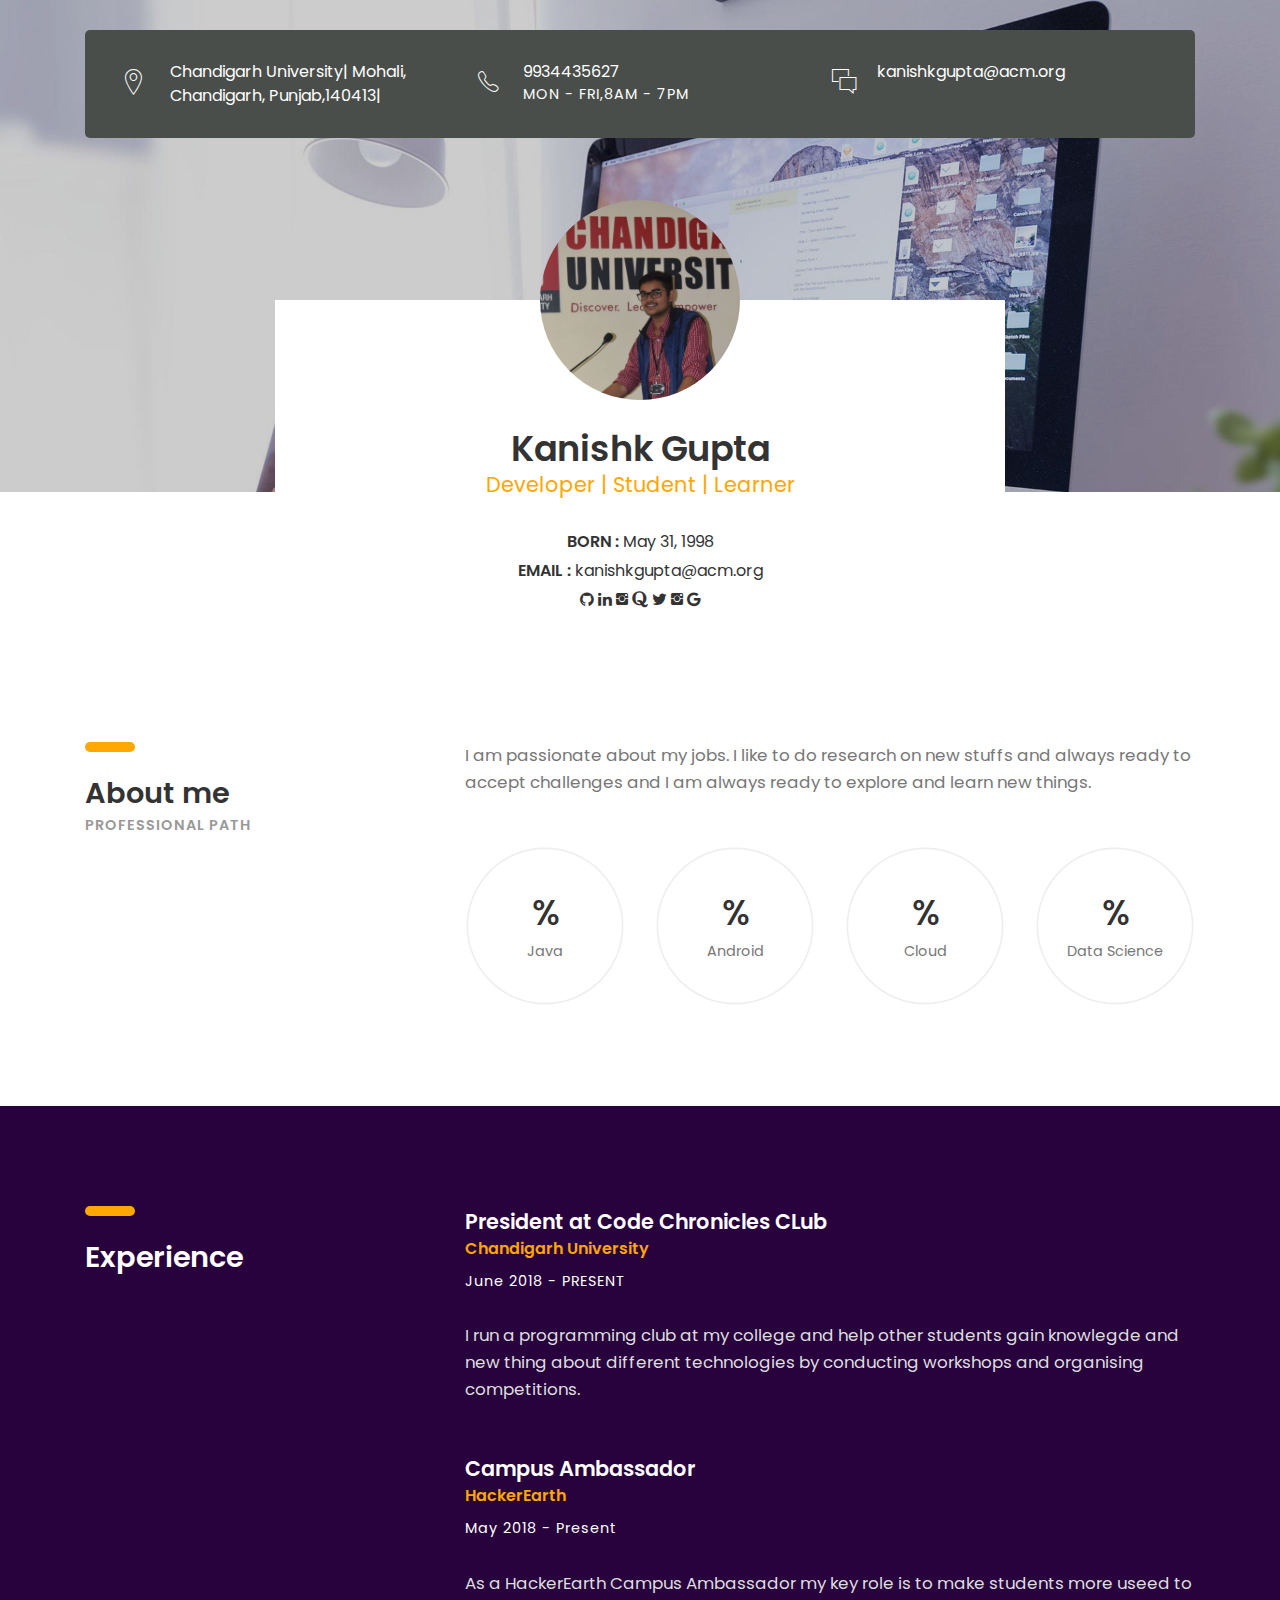
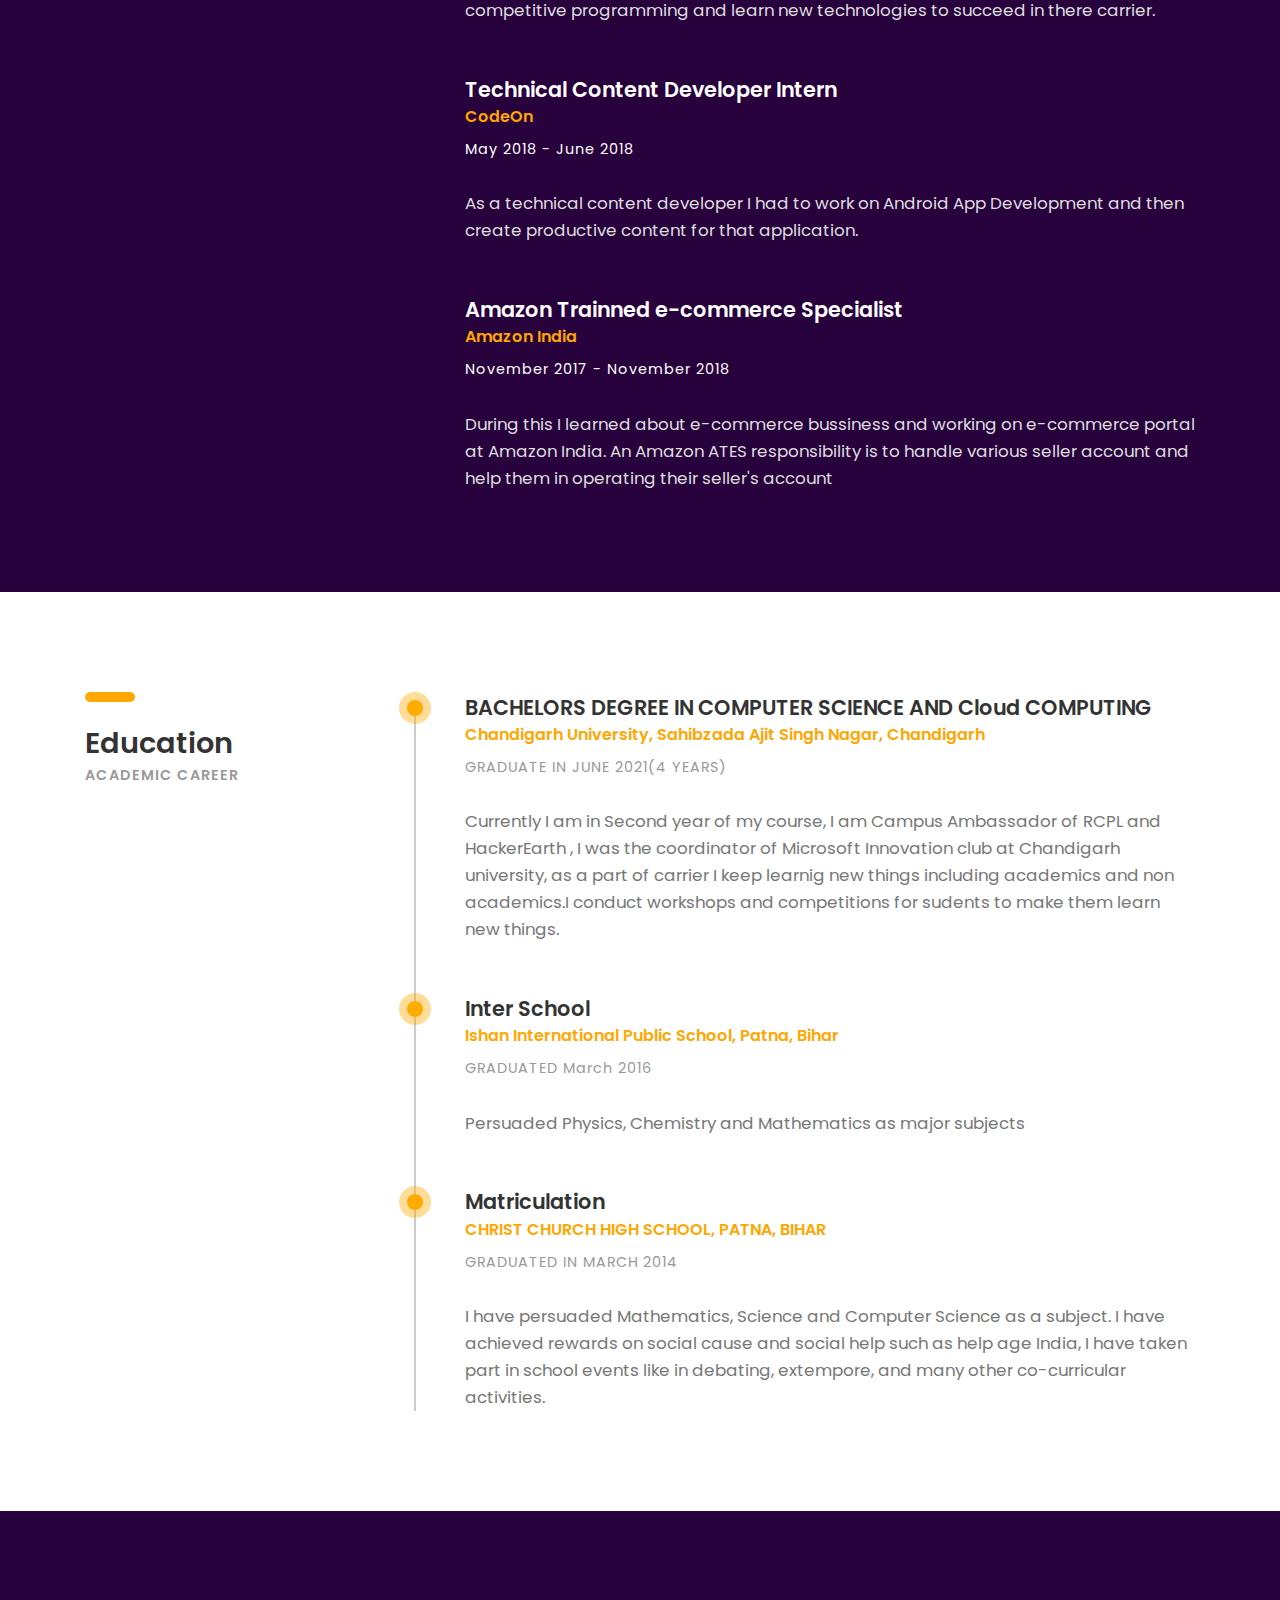
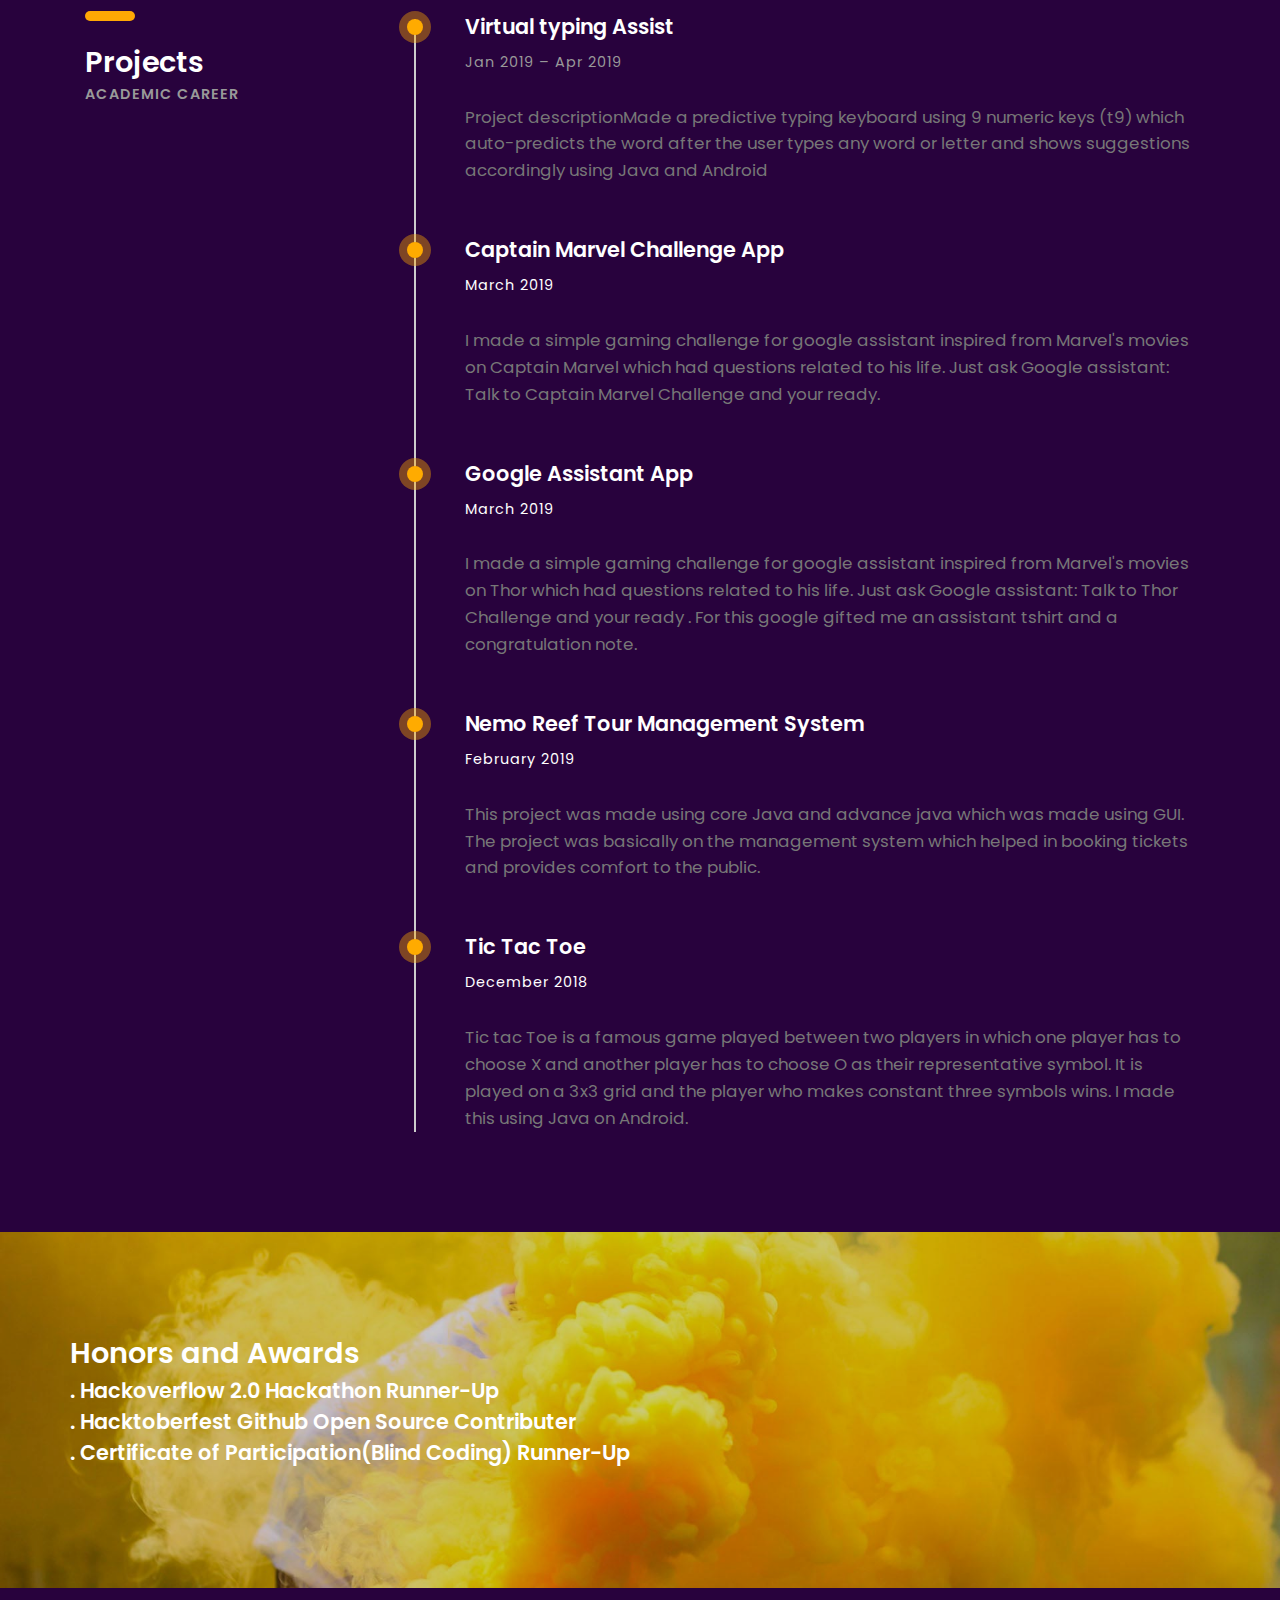
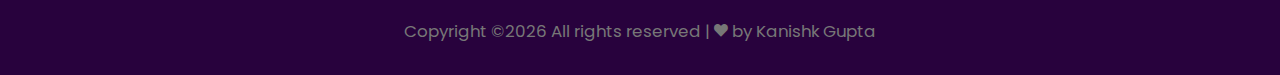
==== 02-cv-boxed.html @ f5c407b1 "Add files via upload" ====
<!DOCTYPE HTML>
<html lang="en">
<head>
	<title>Kanishk Gupta</title>
	<meta http-equiv="X-UA-Compatible" content="IE=edge">
    <meta name="viewport" content="width=device-width, initial-scale=1">
	<meta charset="UTF-8">
	
	
	<!-- Font -->
	
	<link href="https://fonts.googleapis.com/css?family=Poppins:400,500,600,700%7CAllura" rel="stylesheet">
	
	<!-- Stylesheets -->
	
	<link href="common-css/bootstrap.css" rel="stylesheet">
	
	<link href="common-css/ionicons.css" rel="stylesheet">
	
	<link href="common-css/fluidbox.min.css" rel="stylesheet">
	
	<link href="01-cv-portfolio/css/styles.css" rel="stylesheet">
	
	<link href="01-cv-portfolio/css/responsive.css" rel="stylesheet">
	
</head>
<body>
	
	<header>
		<div class="container">
			<div class="heading-wrapper">
				<div class="row">
					<div class="col-sm-6 col-md-6 col-lg-4">
						<div class="info">
							<i class="icon ion-ios-location-outline"></i>
							<div class="right-area">
								<h5>Chandigarh University| Mohali,</h5>
								<h5>Chandigarh, Punjab,140413|</h5>
							</div><!-- right-area -->
						</div><!-- info -->
					</div><!-- col-sm-4 -->
					
					<div class="col-sm-6 col-md-6 col-lg-4">
						<div class="info">
							<i class="icon ion-ios-telephone-outline"></i>
							<div class="right-area">
								<h5>9934435627</h5>
								<h6>MON - FRI,8AM - 7PM</h6>
							</div><!-- right-area -->
						</div><!-- info -->
					</div><!-- col-sm-4 -->
					
					<div class="col-sm-6 col-md-6 col-lg-4">
						<div class="info">
							<i class="icon ion-ios-chatboxes-outline"></i>
							<div class="right-area">
								<h5>kanishkgupta@acm.org</h5>
								
							</div><!-- right-area -->
						</div><!-- info -->
					</div><!-- col-sm-4 -->
				</div><!-- row -->
			
	</header>
	
	<section class="intro-section">
		<div class="container">
			<div class="row">
				<div class="col-md-1 col-lg-2"></div>
				<div class="col-md-10 col-lg-8">
					<div class="intro">
						<div class="profile-img"><img src="images/IMG-20171203-WA0001.jpg" alt=""></div>
						<h2><b>Kanishk Gupta</b></h2>
						<h4 class="font-yellow">Developer | Student | Learner</h4>
						<ul class="information margin-tb-30">
							<li><b>BORN : </b>May 31, 1998</li>
							<li><b>EMAIL : </b>kanishkgupta@acm.org</li>
							
						
						<!-- Load font awesome icons -->
<link rel="stylesheet" href="https://cdnjs.cloudflare.com/ajax/libs/font-awesome/4.7.0/css/font-awesome.min.css">

<!-- The social media icon bar -->
<div class="icon-bar">
	<a href="https://github.com/gkanishk" class="github"><i class="fa fa-github"></i></a>
	<a href="https://www.linkedin.com/in/gkanishk" class="linkedin"><i class="fa fa-linkedin"></i></a> 
	<a href="https://instagram.com/__kanishk___" target="_blank"><i class="ion-social-instagram"></i></a>
  <a href="https://www.quora.com/profile/Kanishk-Gupta-51" class="quora"><i class="fa fa-quora"></i></a> 
  <a href="#" class="twitter"><i class="fa fa-twitter"></i></a> 
  <a href="https://instagram.com/__kanishk___" target="_blank"><i class="ion-social-instagram"></i></a>
  <a href="mailto:kanishkgupta1234@gmail.com" class="google"><i class="fa fa-google"></i></a> 
   
  
</div>
					</div><!-- intro -->
				</div><!-- col-sm-8 -->
			</div><!-- row -->
		</div><!-- container -->
	</section><!-- intro-section -->
	
	
	
	<section class="about-section section">
		<div class="container">
			<div class="row">
				<div class="col-sm-4">
					<div class="heading">
						<h3><b>About me</b></h3>
						<h6 class="font-lite-black"><b>PROFESSIONAL PATH</b></h6>
					</div>
				</div><!-- col-sm-4 -->
				<div class="col-sm-8">
					<p class="margin-b-50">I am passionate about my jobs. I like to do research on new stuffs and always ready to accept challenges and I am always ready to explore and learn new things.</p>
					
					<div class="row">
						<div class="col-sm-6 col-md-6 col-lg-3">
							<div class="radial-prog-area margin-b-30">
								<div class="radial-progress" data-prog-percent=".87">
									<div></div>
									<h6 class="progress-title">Java</h6>
								</div>
							</div><!-- radial-prog-area-->
						</div><!-- col-sm-6-->
					
						<div class="col-sm-6 col-md-6 col-lg-3">
							<div class="radial-prog-area margin-b-30">
								<div class="radial-progress" data-prog-percent=".70">
									<div></div>
									<h6 class="progress-title">Android</h6>
								</div>
							</div><!-- radial-prog-area-->
						</div><!-- col-sm-6-->
						
						<div class="col-sm-6 col-md-6 col-lg-3">
							<div class="radial-prog-area margin-b-30">
								<div class="radial-progress" data-prog-percent=".67">
									<div></div>
									<h6 class="progress-title">Cloud</h6>
								</div>
							</div><!-- radial-prog-area-->
						</div><!-- col-sm-6-->
						
						<div class="col-sm-6 col-md-6 col-lg-3">
							<div class="radial-prog-area margin-b-50">
								<div class="radial-progress" data-prog-percent=".65">
									<div></div>
									<h6 class="progress-title">Data Science</h6>
								</div>
							</div><!-- radial-prog-area-->
						</div><!-- col-sm-6-->
					
					</div><!-- row -->
				</div><!-- col-sm-8 -->
			</div><!-- row -->
		</div><!-- container -->
	</section><!-- about-section -->
	
	<section class="experience-section section">
		<div class="container">
			<div class="row">
				<div class="col-sm-4">
					<div class="heading">
						<h3><b>Experience</b></h3>
					</div>
				</div><!-- col-sm-4 -->
				<div class="col-sm-8">
				
					<div class="experience margin-b-50">
						<h4><b>President at Code Chronicles CLub</b></h4>
						<h5 class="font-yellow"><b>Chandigarh University</b></h5>
						<h6 class="margin-t-10">June 2018 - PRESENT</h6>
						<p class="font-semi-white margin-tb-30">I run a programming club at my college and help other students gain knowlegde and new thing about different technologies by conducting workshops and organising competitions. </p>
						
					</div><!-- experience -->
					
					<div class="experience margin-b-50">
						<h4><b>Campus Ambassador</b></h4>
						<h5 class="font-yellow"><b>HackerEarth</b></h5>
						<h6 class="margin-t-10">May 2018 - Present</h6>
						<p class="font-semi-white margin-tb-30">As a HackerEarth Campus Ambassador my key role is to make students more useed to competitive programming and learn new technologies to succeed in there carrier. </p>
						
					</div><!-- experience -->
					<div class="experience margin-b-50">
						<h4><b>Technical Content Developer Intern</b></h4>
						<h5 class="font-yellow"><b>CodeOn</b></h5>
						<h6 class="margin-t-10">May 2018 - June 2018</h6>
						<p class="font-semi-white margin-tb-30">As a technical content developer I had to work on Android App Development and then create productive content for that application. </p>
						
					</div><!-- experience -->
					<div class="experience margin-b-50">
						<h4><b>Amazon Trainned e-commerce Specialist</b></h4>
						<h5 class="font-yellow"><b>Amazon India</b></h5>
						<h6 class="margin-t-10">November 2017 - November 2018</h6>
						<p class="font-semi-white margin-tb-30">During this I learned about e-commerce bussiness and working on e-commerce portal at Amazon India. An Amazon ATES responsibility is to handle various seller account and help them in operating their seller's account </p>
						
					</div><!-- experience -->
					
				</div><!-- col-sm-8 -->
			</div><!-- row -->
		</div><!-- container -->
		
	</section><!-- experience-section -->
	
	<section class="education-section section">
		<div class="container">
			<div class="row">
				<div class="col-sm-4">
					<div class="heading">
						<h3><b>Education</b></h3>
						<h6 class="font-lite-black"><b>ACADEMIC CAREER</b></h6>
					</div>
				</div><!-- col-sm-4 -->
				<div class="col-sm-8">
					<div class="education-wrapper">
						<div class="education margin-b-50">
							<h4><b>BACHELORS DEGREE IN COMPUTER SCIENCE AND Cloud COMPUTING</b></h4>
							<h5 class="font-yellow"><b>Chandigarh University, Sahibzada Ajit Singh Nagar, Chandigarh</b></h5>
							<h6 class="font-lite-black margin-t-10">GRADUATE IN JUNE 2021(4 YEARS)</h6>
							<p class="margin-tb-30">Currently I am in Second year of my course, I am Campus Ambassador of RCPL and HackerEarth , I was the coordinator of Microsoft Innovation club at Chandigarh university, as a part of carrier I keep learnig new things including academics and non academics.I conduct workshops and competitions for sudents to make them learn new things.  </p>
						</div><!-- education -->
						
						<div class="education margin-b-50">
							<h4><b>Inter School</b></h4>
							<h5 class="font-yellow"><b>Ishan International Public School, Patna, Bihar </b></h5>
							<h6 class="font-lite-black margin-t-10">GRADUATED March 2016</h6>
							<p class="margin-tb-30">Persuaded Physics, Chemistry and Mathematics as major subjects </p>
						</div><!-- education -->
						
						<div class="education margin-b-50">
							<h4><b>Matriculation</b></h4>
							<h5 class="font-yellow"><b>CHRIST CHURCH HIGH SCHOOL, PATNA, BIHAR</b></h5>
							<h6 class="font-lite-black margin-t-10">GRADUATED IN MARCH 2014</h6>
							<p class="margin-tb-30">I have persuaded Mathematics, Science and Computer Science as a subject. I have achieved rewards on social cause and social help such as help age India, I have taken part in school events like in debating, extempore, and many other co-curricular activities. </p>
						</div><!-- education -->
					</div><!-- education-wrapper -->
				</div><!-- col-sm-8 -->
			</div><!-- row -->
		</div><!-- container -->
		
	</section><!-- about-section -->
	<section class="experience-section section">
		<div class="container">
			<div class="row">
				<div class="col-sm-4">
					<div class="heading">
						<h3><b>Projects</b></h3>
						<h6 class="font-lite-black"><b>ACADEMIC CAREER</b></h6>
					</div>
				</div><!-- col-sm-4 -->
				<div class="col-sm-8">
					<div class="education-wrapper">
						<div class="education margin-b-50">
							<h4><b>Virtual typing Assist</b></h4>
							<h6 class="font-lite-black margin-t-10">Jan 2019 – Apr 2019	</h6>
							<p class="margin-tb-30">Project descriptionMade a predictive typing keyboard using 9 numeric keys (t9) which auto-predicts the word after the user types any word or letter and shows suggestions accordingly using Java and Android</p>
						</div><!-- education -->
						<div class="education margin-b-50">
							<h4><b>Captain Marvel Challenge App</b></h4>
							<h6 class="fomt-lite-black margin-t-10">March 2019</h6>
									<p class="margin-tb-30">I made a simple gaming challenge for google assistant inspired from Marvel's movies on Captain Marvel which had questions related to his life.
											Just ask Google assistant:
											Talk to Captain Marvel Challenge
										    and your ready.</p>
						</div><!-- education -->
						<div class="education margin-b-50">
							<h4><b>Google Assistant App</b></h4>
							<h6 class="fomt-lite-black margin-t-10">March 2019</h6>
							<p class="margin-tb-30">I made a simple gaming challenge for google assistant inspired from Marvel's movies on Thor which had questions related to his life.
									Just ask Google assistant:
									Talk to Thor Challenge
									and your ready .
									
									For this google gifted me an assistant tshirt and a congratulation note.</p>

						</div><!-- education -->
						<div class="education margin-b-50">
							<h4><b>Nemo Reef Tour Management System</b></h4>
							<h6 class="fomt-lite-black margin-t-10">February 2019 </h6>
							<p class="margin-tb-30">This project was made using core Java and advance java which was made using GUI.
The project was basically on the management system which helped in booking tickets and provides comfort to the public.</p>
						</div><!-- education -->
						<div class="education margin-b-50">
							<h4><b>Tic Tac Toe</b></h4>
							<h6 class="fomt-lite-black margin-t-10">December 2018 </h6>
							<p class="margin-tb-30">Tic tac Toe is a famous game played between two players in which one player has to choose X and another player has to choose O as their representative symbol. It is played on a 3x3 grid and the player who makes constant three symbols wins.
									I made this using Java on Android.</p>
						</div><!-- education -->
						
						
					</div><!-- education-wrapper -->
				</div><!-- col-sm-8 -->
			</div><!-- row -->
		</div><!-- container -->
		
	</section><!-- about-section -->
	
	<section class="counter-section" id="counter">
		<div class="container">
			<div class="row">
			
					<div class="education margin-b-50">
							<h3><b>Honors and Awards</b></h3>
							<h4><b>. Hackoverflow 2.0 Hackathon Runner-Up</b></h4>
							<h4><b>. Hacktoberfest Github Open Source Contributer</b></h4>
							<h4><b>. Certificate of Participation(Blind Coding) Runner-Up</b></h4>
						
				
			</div><!-- row-->
		</div><!-- container-->
    </section><!-- counter-section-->
	
	<footer>
		<p class="copyright">
			<!-- Link back to Colorlib can't be removed. Template is licensed under CC BY 3.0. -->
Copyright &copy;<script>document.write(new Date().getFullYear());</script> All rights reserved |  <i class="ion-heart" aria-hidden="true"></i> by <a href="https://linkedin.com/in/gkanishk" target="_blank">Kanishk Gupta</a>
<!-- Link back to Colorlib can't be removed. Template is licensed under CC BY 3.0. -->
		</p>


	</footer>
	
	
	<!-- SCIPTS -->
	
	<script src="common-js/jquery-3.2.1.min.js"></script>
	
	<script src="common-js/tether.min.js"></script>
	
	<script src="common-js/bootstrap.js"></script>
	
	<script src="common-js/isotope.pkgd.min.js"></script>
	
	<script src="common-js/jquery.waypoints.min.js"></script>
	
	<script src="common-js/progressbar.min.js"></script>
	
	<script src="common-js/jquery.fluidbox.min.js"></script>
	
	<script src="common-js/scripts.js"></script>
	
</body>
</html>
---- common-css/fluidbox.min.css ----
@-webkit-keyframes a{0%{-webkit-transform:translate(-50%,-50%) rotateX(0) rotateY(0);transform:translate(-50%,-50%) rotateX(0) rotateY(0)}50%{-webkit-transform:translate(-50%,-50%) rotateX(-180deg) rotateY(0);transform:translate(-50%,-50%) rotateX(-180deg) rotateY(0)}to{-webkit-transform:translate(-50%,-50%) rotateX(-180deg) rotateY(-180deg);transform:translate(-50%,-50%) rotateX(-180deg) rotateY(-180deg)}}@keyframes a{0%{-webkit-transform:translate(-50%,-50%) rotateX(0) rotateY(0);transform:translate(-50%,-50%) rotateX(0) rotateY(0)}50%{-webkit-transform:translate(-50%,-50%) rotateX(-180deg) rotateY(0);transform:translate(-50%,-50%) rotateX(-180deg) rotateY(0)}to{-webkit-transform:translate(-50%,-50%) rotateX(-180deg) rotateY(-180deg);transform:translate(-50%,-50%) rotateX(-180deg) rotateY(-180deg)}}.fluidbox{outline:none}.fluidbox__overlay{background-color:hsla(0,0%,100%,.85);cursor:pointer;cursor:zoom-out;opacity:0;pointer-events:none;position:fixed;top:-100%;left:0;bottom:-100%;right:0;-webkit-transition:all .5s ease-in-out;transition:all .5s ease-in-out}.fluidbox--opened .fluidbox__overlay{pointer-events:auto}.fluidbox__wrap{background-position:center center;background-size:cover;margin:0 auto;position:relative;-webkit-transition:all .5s ease-in-out;transition:all .5s ease-in-out}.fluidbox--closed .fluidbox__thumb,.fluidbox__thumb{-webkit-transition:opacity 0s ease-in-out 0s;transition:opacity 0s ease-in-out 0s}.fluidbox__ghost{background-size:100% 100%;background-position:center center;background-repeat:no-repeat;position:absolute;-webkit-transition:opacity 0s 0s,-webkit-transform .5s 0s;transition:opacity 0s 0s,-webkit-transform .5s 0s;transition:opacity 0s 0s,transform .5s 0s;transition:opacity 0s 0s,transform .5s 0s,-webkit-transform .5s 0s}.fluidbox--opened .fluidbox__ghost{cursor:pointer;cursor:zoom-out}.fluidbox--closed .fluidbox__ghost{-webkit-transition:opacity 0s .5s,-webkit-transform .5s 0s;transition:opacity 0s .5s,-webkit-transform .5s 0s;transition:opacity 0s .5s,transform .5s 0s;transition:opacity 0s .5s,transform .5s 0s,-webkit-transform .5s 0s}.fluidbox__loader{opacity:0;-webkit-perspective:200px;perspective:200px;pointer-events:none;position:absolute;top:0;left:0;bottom:0;right:0}.fluidbox__loader:before{background-color:hsla(0,0%,100%,.85);content:'';-webkit-transform-style:preserve-3d;transform-style:preserve-3d;position:absolute;top:50%;left:50%;width:20%;padding-bottom:20%;-webkit-transform:translate(-50%,-50%);transform:translate(-50%,-50%);-webkit-transition-property:-webkit-transform;transition-property:-webkit-transform;transition-property:transform;transition-property:transform,-webkit-transform;-webkit-transition-duration:.5s;transition-duration:.5s;-webkit-transition-delay:0s;transition-delay:0s}.fluidbox--loading .fluidbox__loader{opacity:1;-webkit-transition:opacity .5s ease-in-out .5s;transition:opacity .5s ease-in-out .5s}.fluidbox--loading .fluidbox__loader:before{-webkit-animation:a 1s 0s infinite ease-in-out forwards;animation:a 1s 0s infinite ease-in-out forwards}
/*# sourceMappingURL=fluidbox.min.css.map */
---- 01-cv-portfolio/css/styles.css ----
/*
====================================================

* 	[Master Stylesheet]
	
	Theme Name :  
	Version    :  
	Author     :  
	Author URI :  

====================================================

	TOC
	
	1. PRIMARY STYLES
	2. COMMONS FOR PAGE DESIGN
	3. HEADER
	4. INTRO SECTION
	5. PORFOLIO SECTION
	6. ABOUT SECTION
	7. EXPERIENCE SECTION
	8. EDUCATION SECTION
	9. COUNTER SECTION
	10. FOOTER

====================================================


/* ---------------------------------
1. PRIMARY STYLES
--------------------------------- */

html{ font-size: 100%; height: 100%; overflow-x: hidden; margin: 0px;  padding: 0px; touch-action: manipulation; }


body{ font-size: 16px; font-family: 'Poppins', serif; width: 100%; height: 100%; margin: 0; font-weight: 400;
	-webkit-font-smoothing: antialiased; -moz-osx-font-smoothing: grayscale; word-wrap: break-word; 
	color: #333; }

h1, h2, h3, h4, h5, h6, p, a, ul, span, li, img, inpot, button{ margin: 0; padding: 0; }

h1,h2,h3,h4,h5,h6{ line-height: 1.5; font-weight: inherit; }

h1,h2,h3{ font-family: 'Poppins', cursive; }

p{ line-height: 1.6; font-size: 1.05em; font-weight: 400; color: #777; }

h1{ font-size: 4em; line-height: 1; }
h2{ font-size: 2.2em; line-height: 1.1; }
h3{ font-size: 1.8em; }
h4{ font-size: 1.3em; }
h5{ font-size: 1em; }
h6{ font-size: .9em; letter-spacing: 1px; }

a, button{ display: inline-block; text-decoration: none; color: inherit; line-height: 1; 
	-webkit-transition: all .25s ease-in-out; transition: all .25s ease-in-out; }

a:focus, a:active, a:hover,
button:focus, button:active, button:hover,
a b.light-color:hover{ text-decoration: none; color: #FFA804; }

b{ font-weight: 600; }

img{ width: 100%; }

li{ list-style: none; display: inline-block; }

span{ display: inline-block; }

button{ outline: 0; border: 0; background: none; cursor: pointer; }

.icon{ font-size: 1.1em; display: inline-block; line-height: inherit; }

[class^="icon-"]:before, [class*=" icon-"]:before{ line-height: inherit; }

b.max-bold{ font-weight: 700; }



/* ---------------------------------
2. COMMONS FOR PAGE DESIGN
--------------------------------- */

.section{ padding: 100px 0 50px; }

.section .heading{ margin-bottom: 60px; }

.section .heading:before{ content:''; height: 10px; width: 50px; border-radius: 5px;
	margin-bottom: 20px; display: block; background: #FFA804; }
	
.margin-t-10{ margin-top: 10px; }

.margin-b-30{ margin-bottom: 30px; }
.margin-b-50{ margin-bottom: 50px; }

.margin-tb-30{ margin-top: 30px; margin-bottom: 30px; }

.font-yellow{ color: #FFA600; }

.font-semi-white{ color: #ddd; }

.font-lite-black{ color: #999; }


/* ---------------------------------
3. HEADER
--------------------------------- */

header{ position: absolute; top: 30px; left: 0; right: 0; z-index: 100; }

header .heading-wrapper{ border-radius: 5px; padding: 30px 40px 20px; background: rgb(74, 78, 74); color: #fff; }

header .info{ margin-bottom: 10px; }

header .info .icon{ float: left; font-size: 30px; }

header .info .right-area{ margin-left: 45px; }

header .downlad-btn{ padding: 15px 30px; border-radius: 4px; float: right; margin-top: 30px;
	box-shadow: inset 0 0px 4px rgba(0,0,0,.3); background: #FFAD01; color: #fff; 
	-webkit-transition: all .2s ease; transition: all .2s ease; }

header .downlad-btn:hover{ -webkit-transform: translateY(-4px); transform: translateY(-4px); }


/* ---------------------------------
4. INTRO SECTION
--------------------------------- */

.intro-section{ padding-top: 200px; position: relative; background-size: cover; 
	z-index: 1;background-image: url(../../images/slider-1-1920x1080.jpg); }

.intro-section:before{ content:''; z-index: -1; position: absolute; top: 0; bottom: 0; left: 0; 
	right: 0; background: rgba(0,0,0, .2); }
	
.intro-section:after{ content: ''; position: absolute; bottom: 0; left: 0; right: 0;
	height: 150px; z-index: -1; background: #fff; }

.intro{ padding: 0 20px; margin-top: 100px; text-align: center; background: #fff; }

.intro .profile-img{ height: 200px; width: 200px; border-radius: 100px; margin: 0 auto; 
	overflow: hidden; position: relative; top: -100px; margin-bottom: -70px;  }

.intro .information > li{ display: block; margin: 5px 0; }

.intro .social-icons > li > a{ height: 35px; line-height: 35px; width: 35px; border-radius: 20px; 
	overflow: hidden; z-index: 1; position: relative; margin: 0 5px 5px; background: #887392; color: #fff; }

.intro .social-icons > li > a:after{ content: ''; position: absolute; bottom: 0; left: 0; right: 0;
	top: 0; z-index: -1; border-radius: 20px; background: #FFA804; 
	-webkit-transition: all .2s ease; transition: all .2s ease;
	-webkit-transform: scale(0); transform: scale(0); }

.intro .social-icons > li > a:hover:after{ -webkit-transform: scale(1); transform: scale(1); }


/* ---------------------------------
5. PORFOLIO SECTION
--------------------------------- */

.portfolio-section{ padding-bottom: 0; }

.portfolio-section .portfolioFilter{ margin-top: 60px; color: #666; }

.portfolio-section .portfolioFilter a{ margin: 10px 10px 0 0; }

.portfolio-section .portfolioFilter a.current{  color: #FFA804; }

.portfolio-section .portfolioContainer{ margin-left: -15px; margin-right: -15px; }

.portfolio-section .p-item{ width: 33.333%; padding: 0 7.5px 0px; margin-top: 15px; }

.portfolio-section .p-item a{ display: inline; }

.portfolio-section .p-item.p-item-2 .img:first-child{ float: left; width: 50%; padding-right: 7.5px; }

.portfolio-section .p-item.p-item-2 .img:last-child{ float: right; width: 50%; padding-left: 7.5px; }


/* ---------------------------------
6. ABOUT SECTION
--------------------------------- */

.radial-progress{ position: relative; max-width: 200px; margin: 0 auto; }

.radial-progress .progressbar-text{ font-size: 2.2em; font-weight: 500; 
	padding-bottom: 25px!important; color: #333!important; }

.radial-progress .progressbar-text:after{ content:'%'; }

.radial-progress .progress-title{ position: absolute; top: 50%; left: 50%; width: 100%;
	letter-spacing: 0; text-align: center; transform: translate(-50%, 15px); color: #777; }

	

/* ---------------------------------
7. EXPERIENCE SECTION
--------------------------------- */

.experience-section{ background: #28023D; color: #fff; }

.experience .list > li{ display: block; position: relative; margin-bottom: 10px; padding-left: 20px; }

.experience .list > li:before{ content: ''; position: absolute; top: 50%; left: 0; height: 10px; 
	width: 10px; margin-top: -5px; display: block; border-radius: 10px; border: 2px solid #fff; }

	
/* ---------------------------------
8. EDUCATION SECTION
--------------------------------- */

.education-wrapper{ position: relative; }

.education-wrapper:after{ content:''; position: absolute; top: 8px; bottom: 0; left: -51px;
	width: 2px; background: #ccc; }

.education-wrapper .education{ position: relative; }

.education-wrapper .education:after{ content:''; position: absolute; top: 8px; left: -58px; width: 16px; 
	height: 16px; border-radius: 10px; z-index: 1;
	box-shadow: 0 0 0 8px rgba(255,171,0, .4); background: #FFAB00; }
	
	
/* ---------------------------------
9. COUNTER SECTION
--------------------------------- */

.counter-section{ position: relative; padding: 100px 0 70px; background-size: cover; z-index: 1; 
	background-image: url(../../images/slider-2-1920x600.jpg); color: #fff; }

.counter-section:after{ content:''; z-index: -1; position: absolute; top: 0; bottom: 0; left: 0; 
	right: 0; background: rgba(0,0,0, .2); }

.counter{ position: relative; }
	
.counter .title{ text-align: right; margin-right: 130px; }

.counter .desc{ position: absolute; bottom: 4px; right: 0px; width: 110px; }


/* RADIAL PREOGRESS SECTION */


.radial-progress{ position: relative; max-width: 200px; margin: 0 auto; }

.radial-progress .progressbar-text{ font-size: 2.2em; font-weight: 500; 
	padding-bottom: 25px!important; color: #333!important; }

.radial-progress .progressbar-text:after{ content:'%'; }

.radial-progress .progress-title{ position: absolute; top: 50%; left: 50%; width: 100%;
	letter-spacing: 0; text-align: center; transform: translate(-50%, 15px); color: #777; }

	
	
/* ---------------------------------
10. FOOTER
--------------------------------- */

.copyright{ text-align: center; padding: 30px 0; background: #28023D; }
---- 01-cv-portfolio/css/responsive.css ----
/* Screens Resolution : 992px
-------------------------------------------------------------------------- */
@media only screen and (max-width: 1200px) {
	/* ---------------------------------
	9. COUNTER SECTION
	--------------------------------- */

	.counter-section{ text-align: center; padding: 50px 0 20px; }

	.counter{ display: inline-block; }
	
	.counter .desc{ text-align: left; }
}

/* Screens Resolution : 992px
-------------------------------------------------------------------------- */
@media only screen and (max-width: 992px) {
	
	/* ---------------------------------
	4. INTRO SECTION
	--------------------------------- */

	.intro-section{ padding-top: 250px; }
	
}

/* Screens Resolution : 767px
-------------------------------------------------------------------------- */
@media only screen and (max-width: 767px) {
	
	/* ---------------------------------
	1. PRIMARY STYLES
	--------------------------------- */

	p{ line-height: 1.4; }

	h1{ font-size: 3em; }
	h2{ font-size: 2em; }
	h3{ font-size: 1.8em; }


	
	/* ---------------------------------
	2. COMMONS FOR PAGE DESIGN
	--------------------------------- */

	.section{ padding: 50px 0 0px; }

	.section .heading{ margin-bottom: 30px; }

	
	/* ---------------------------------
	4. INTRO SECTION
	--------------------------------- */

	.intro-section{ padding-top: 350px; }


	/* ---------------------------------
	5. PORFOLIO SECTION
	--------------------------------- */

	.portfolio-section{ padding-bottom: 0; }
	
	.portfolio-section .portfolioFilter{ margin: 0px 0 10px; }
	
	.portfolio-section .portfolioContainer{ margin-left: 0; margin-right: 0; }

	.portfolio-section .p-item{ width: 50%; padding: 0 15px 0px; }

	.portfolio-section .p-item{ max-width: 400px; }

	
	/* ---------------------------------
	8. EDUCATION SECTION
	--------------------------------- */
	
	.education-wrapper:after,
	.education-wrapper .education:after{ display: none; }

}

/* Screens Resolution : 575px
-------------------------------------------------------------------------- */
@media only screen and (max-width: 575px) {
	
	/* ---------------------------------
	1. PRIMARY STYLES
	--------------------------------- */

	body{ font-size: 14px;  }
	

	/* ---------------------------------
	5. PORFOLIO SECTION
	--------------------------------- */
	
	.portfolio-section .p-item{ width: 100%; }
	
}

/* Screens Resolution : 479px
-------------------------------------------------------------------------- */
@media only screen and (max-width: 479px) {


}

/* Screens Resolution : 359px
-------------------------------------------------------------------------- */
@media only screen and (max-width: 359px) {
	
	/* ---------------------------------
	3. HEADER
	--------------------------------- */

	header .heading-wrapper{  padding: 30px 20px 20px; }

	header .info .icon{ font-size: 25px; }

	header .info .right-area{ margin-left: 35px; }

}

/* Screens Resolution : 290px
-------------------------------------------------------------------------- */
@media only screen and (max-width: 290px) {

	
}

/* Screens Resolution : 290px
-------------------------------------------------------------------------- */
@media only screen and (max-width: 260px) {
	
	/* ---------------------------------
	3. HEADER
	--------------------------------- */

	header .heading-wrapper{  padding: 10px 15px 0px; }

	header .info .icon{ font-size: 15px; }

	header .info .right-area{ margin-left: 20px; }
	
	/* ---------------------------------
	4. INTRO SECTION
	--------------------------------- */

	.intro .profile-img{ width: 80%; height: auto; top: 0; margin-bottom: 10px; }
	
	.intro{ padding: 20px 10px 0; margin-right: -15px; margin-left: -15px; }
	
}
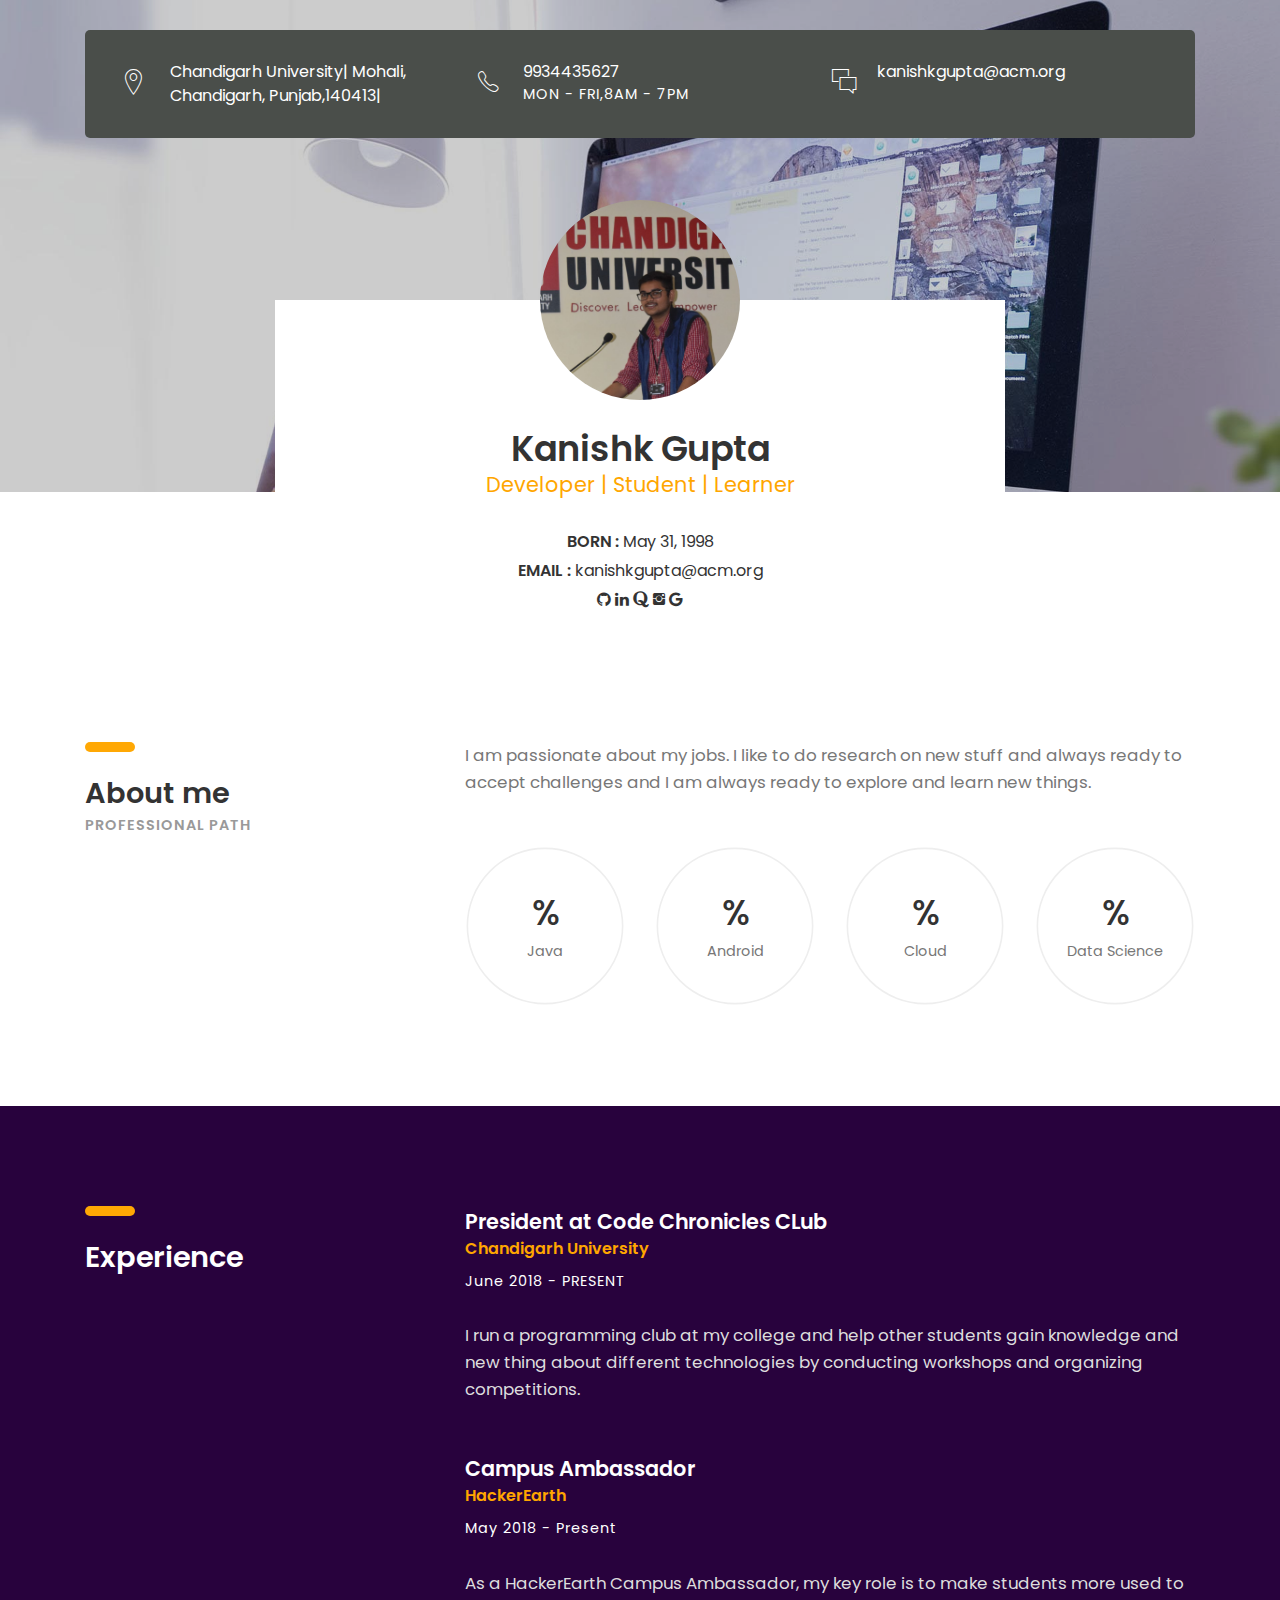
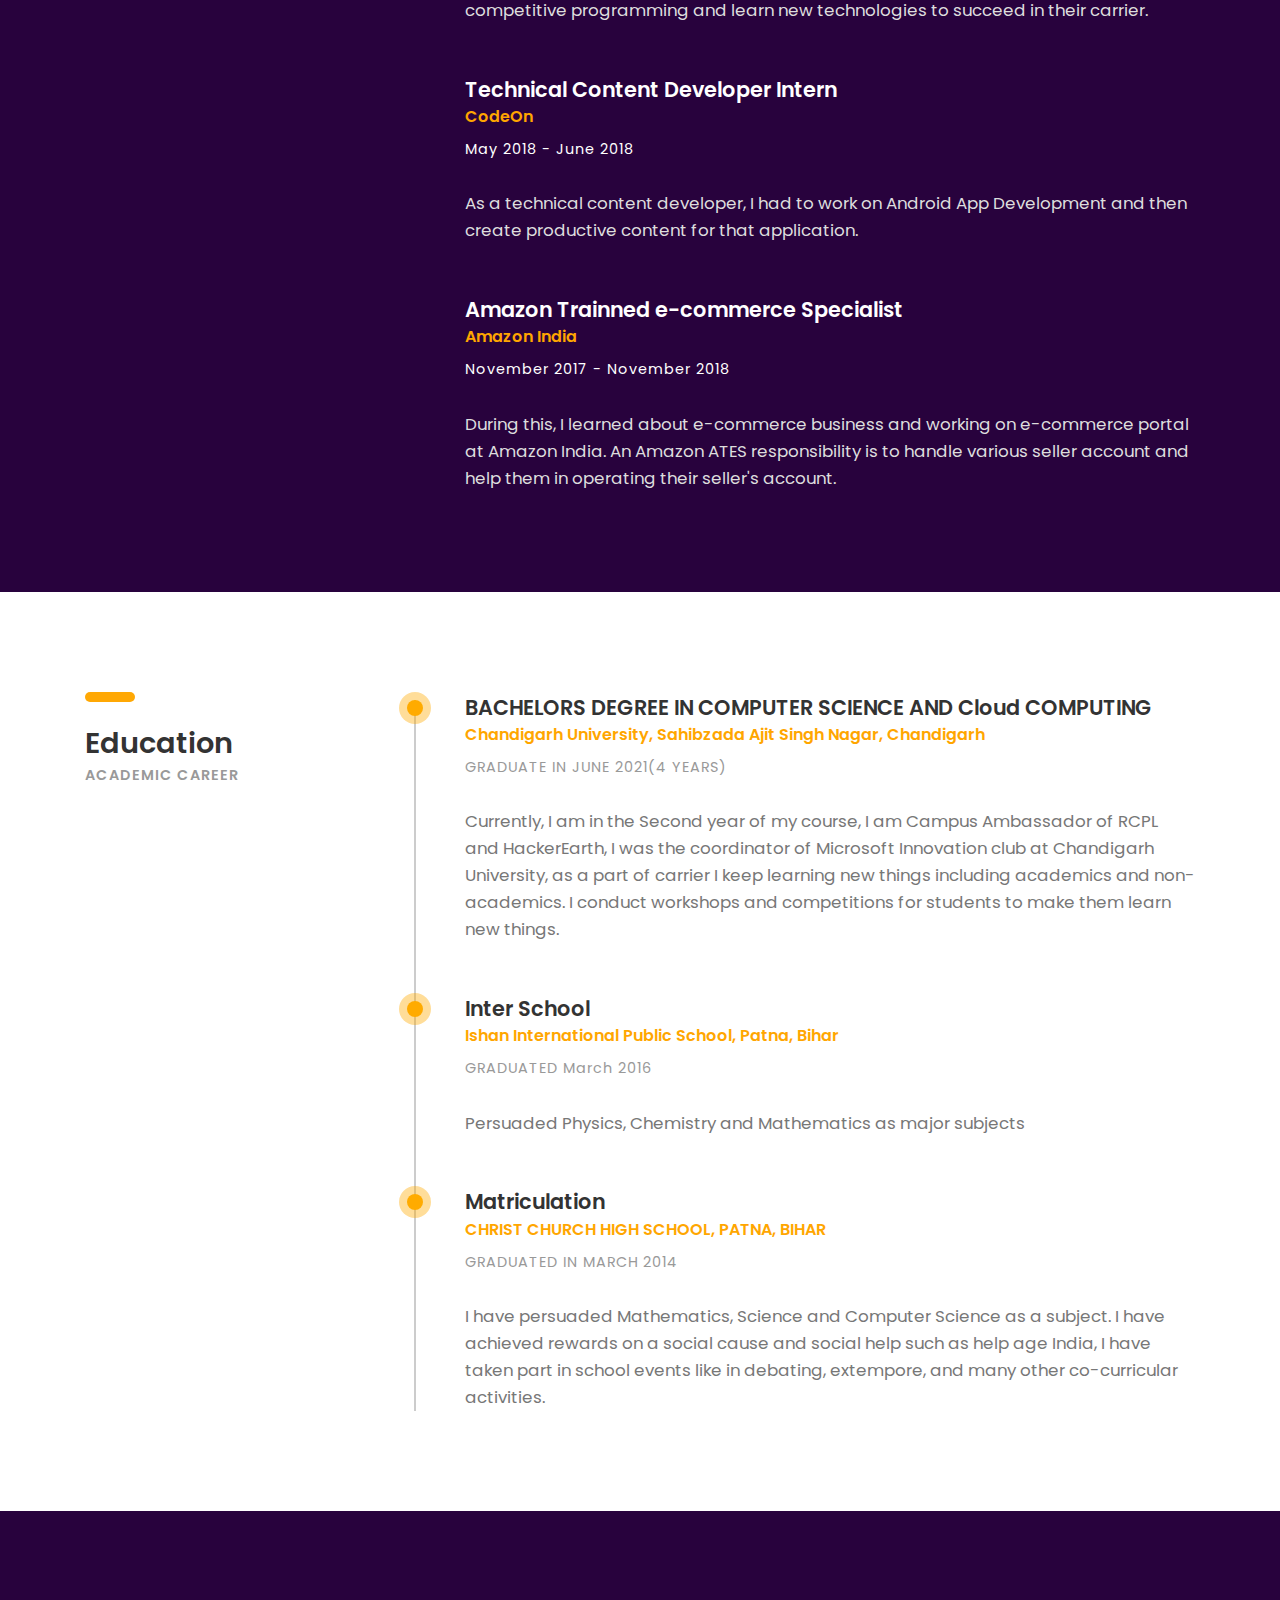
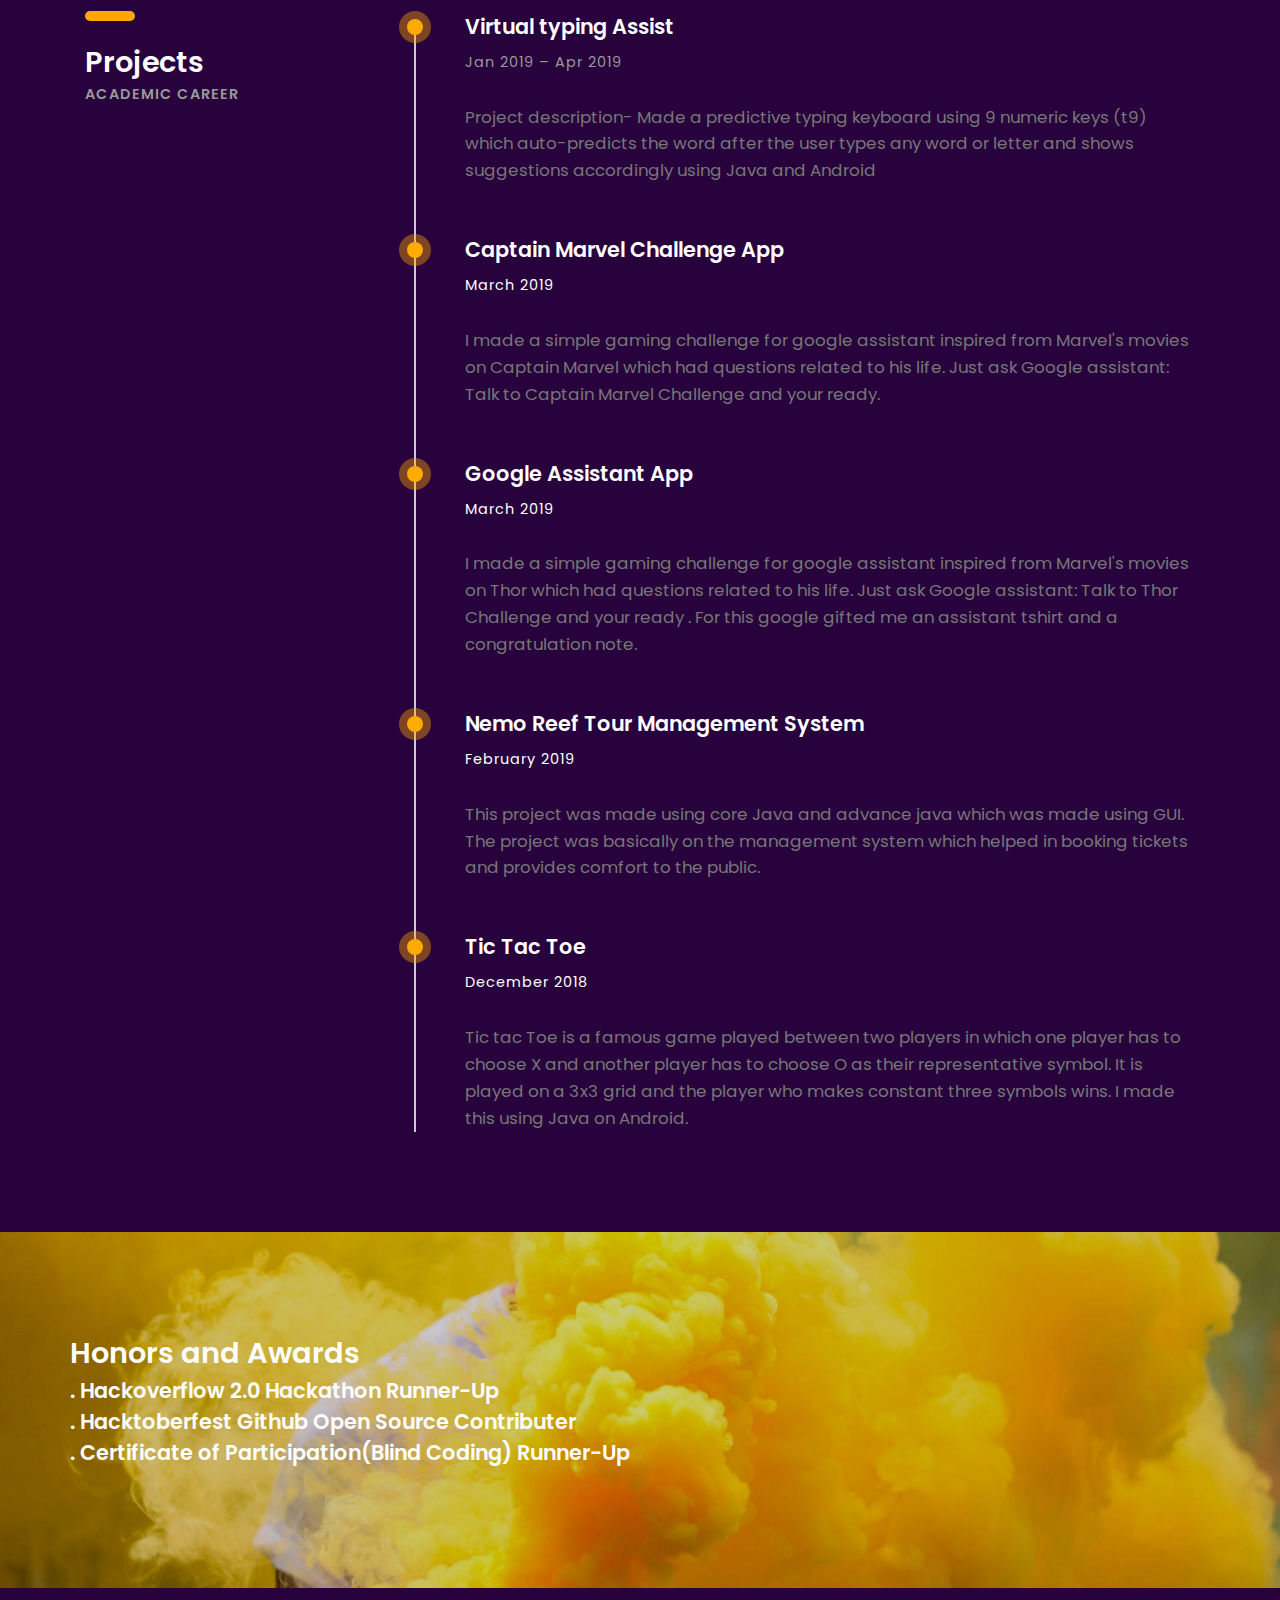
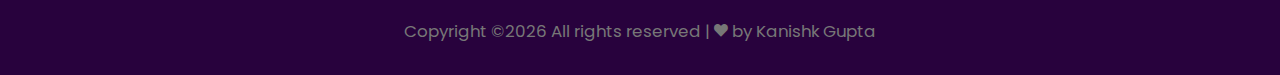
==== commit 98f44fb0: "basic icon fixes" ====
--- a/02-cv-boxed.html
+++ b/02-cv-boxed.html
@@ -84,9 +84,9 @@
 <div class="icon-bar">
 	<a href="https://github.com/gkanishk" class="github"><i class="fa fa-github"></i></a>
 	<a href="https://www.linkedin.com/in/gkanishk" class="linkedin"><i class="fa fa-linkedin"></i></a> 
-	<a href="https://instagram.com/__kanishk___" target="_blank"><i class="ion-social-instagram"></i></a>
+	
   <a href="https://www.quora.com/profile/Kanishk-Gupta-51" class="quora"><i class="fa fa-quora"></i></a> 
-  <a href="#" class="twitter"><i class="fa fa-twitter"></i></a> 
+  
   <a href="https://instagram.com/__kanishk___" target="_blank"><i class="ion-social-instagram"></i></a>
   <a href="mailto:kanishkgupta1234@gmail.com" class="google"><i class="fa fa-google"></i></a> 
    
@@ -110,7 +110,7 @@
 					</div>
 				</div><!-- col-sm-4 -->
 				<div class="col-sm-8">
-					<p class="margin-b-50">I am passionate about my jobs. I like to do research on new stuffs and always ready to accept challenges and I am always ready to explore and learn new things.</p>
+					<p class="margin-b-50">I am passionate about my jobs. I like to do research on new stuff and always ready to accept challenges and I am always ready to explore and learn new things.</p>
 					
 					<div class="row">
 						<div class="col-sm-6 col-md-6 col-lg-3">
@@ -169,7 +169,7 @@
 						<h4><b>President at Code Chronicles CLub</b></h4>
 						<h5 class="font-yellow"><b>Chandigarh University</b></h5>
 						<h6 class="margin-t-10">June 2018 - PRESENT</h6>
-						<p class="font-semi-white margin-tb-30">I run a programming club at my college and help other students gain knowlegde and new thing about different technologies by conducting workshops and organising competitions. </p>
+						<p class="font-semi-white margin-tb-30">I run a programming club at my college and help other students gain knowledge and new thing about different technologies by conducting workshops and organizing competitions. </p>
 						
 					</div><!-- experience -->
 					
@@ -177,21 +177,21 @@
 						<h4><b>Campus Ambassador</b></h4>
 						<h5 class="font-yellow"><b>HackerEarth</b></h5>
 						<h6 class="margin-t-10">May 2018 - Present</h6>
-						<p class="font-semi-white margin-tb-30">As a HackerEarth Campus Ambassador my key role is to make students more useed to competitive programming and learn new technologies to succeed in there carrier. </p>
+						<p class="font-semi-white margin-tb-30">As a HackerEarth Campus Ambassador, my key role is to make students more used to competitive programming and learn new technologies to succeed in their carrier. </p>
 						
 					</div><!-- experience -->
 					<div class="experience margin-b-50">
 						<h4><b>Technical Content Developer Intern</b></h4>
 						<h5 class="font-yellow"><b>CodeOn</b></h5>
 						<h6 class="margin-t-10">May 2018 - June 2018</h6>
-						<p class="font-semi-white margin-tb-30">As a technical content developer I had to work on Android App Development and then create productive content for that application. </p>
+						<p class="font-semi-white margin-tb-30">As a technical content developer, I had to work on Android App Development and then create productive content for that application. </p>
 						
 					</div><!-- experience -->
 					<div class="experience margin-b-50">
 						<h4><b>Amazon Trainned e-commerce Specialist</b></h4>
 						<h5 class="font-yellow"><b>Amazon India</b></h5>
 						<h6 class="margin-t-10">November 2017 - November 2018</h6>
-						<p class="font-semi-white margin-tb-30">During this I learned about e-commerce bussiness and working on e-commerce portal at Amazon India. An Amazon ATES responsibility is to handle various seller account and help them in operating their seller's account </p>
+						<p class="font-semi-white margin-tb-30">During this, I learned about e-commerce business and working on e-commerce portal at Amazon India. An Amazon ATES responsibility is to handle various seller account and help them in operating their seller's account. </p>
 						
 					</div><!-- experience -->
 					
@@ -216,7 +216,7 @@
 							<h4><b>BACHELORS DEGREE IN COMPUTER SCIENCE AND Cloud COMPUTING</b></h4>
 							<h5 class="font-yellow"><b>Chandigarh University, Sahibzada Ajit Singh Nagar, Chandigarh</b></h5>
 							<h6 class="font-lite-black margin-t-10">GRADUATE IN JUNE 2021(4 YEARS)</h6>
-							<p class="margin-tb-30">Currently I am in Second year of my course, I am Campus Ambassador of RCPL and HackerEarth , I was the coordinator of Microsoft Innovation club at Chandigarh university, as a part of carrier I keep learnig new things including academics and non academics.I conduct workshops and competitions for sudents to make them learn new things.  </p>
+							<p class="margin-tb-30">Currently, I am in the Second year of my course, I am Campus Ambassador of RCPL and HackerEarth, I was the coordinator of Microsoft Innovation club at Chandigarh University, as a part of carrier I keep learning new things including academics and non-academics. I conduct workshops and competitions for students to make them learn new things.  </p>
 						</div><!-- education -->
 						
 						<div class="education margin-b-50">
@@ -230,7 +230,7 @@
 							<h4><b>Matriculation</b></h4>
 							<h5 class="font-yellow"><b>CHRIST CHURCH HIGH SCHOOL, PATNA, BIHAR</b></h5>
 							<h6 class="font-lite-black margin-t-10">GRADUATED IN MARCH 2014</h6>
-							<p class="margin-tb-30">I have persuaded Mathematics, Science and Computer Science as a subject. I have achieved rewards on social cause and social help such as help age India, I have taken part in school events like in debating, extempore, and many other co-curricular activities. </p>
+							<p class="margin-tb-30">I have persuaded Mathematics, Science and Computer Science as a subject. I have achieved rewards on a social cause and social help such as help age India, I have taken part in school events like in debating, extempore, and many other co-curricular activities. </p>
 						</div><!-- education -->
 					</div><!-- education-wrapper -->
 				</div><!-- col-sm-8 -->
@@ -252,7 +252,7 @@
 						<div class="education margin-b-50">
 							<h4><b>Virtual typing Assist</b></h4>
 							<h6 class="font-lite-black margin-t-10">Jan 2019 – Apr 2019	</h6>
-							<p class="margin-tb-30">Project descriptionMade a predictive typing keyboard using 9 numeric keys (t9) which auto-predicts the word after the user types any word or letter and shows suggestions accordingly using Java and Android</p>
+							<p class="margin-tb-30">Project description- Made a predictive typing keyboard using 9 numeric keys (t9) which auto-predicts the word after the user types any word or letter and shows suggestions accordingly using Java and Android</p>
 						</div><!-- education -->
 						<div class="education margin-b-50">
 							<h4><b>Captain Marvel Challenge App</b></h4>
@@ -339,4 +339,4 @@
 	<script src="common-js/scripts.js"></script>
 	
 </body>
-</html>+</html>
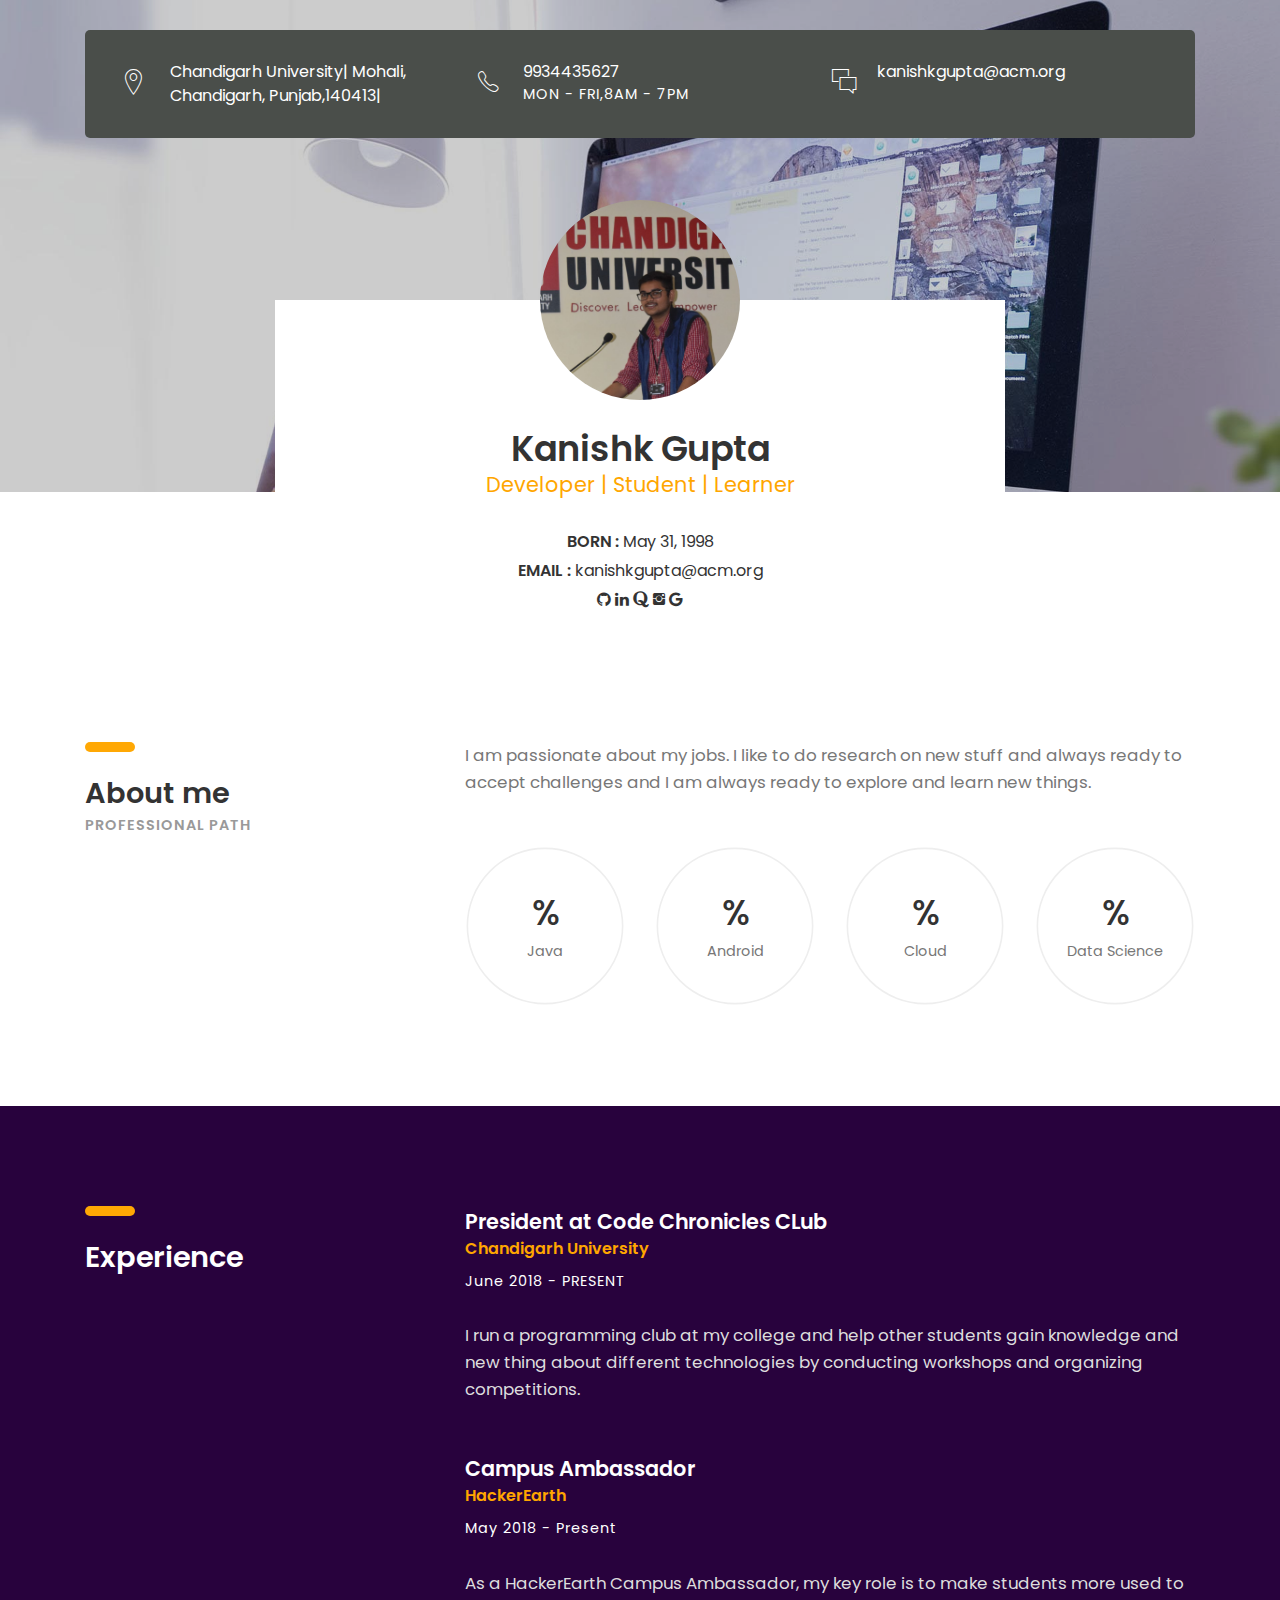
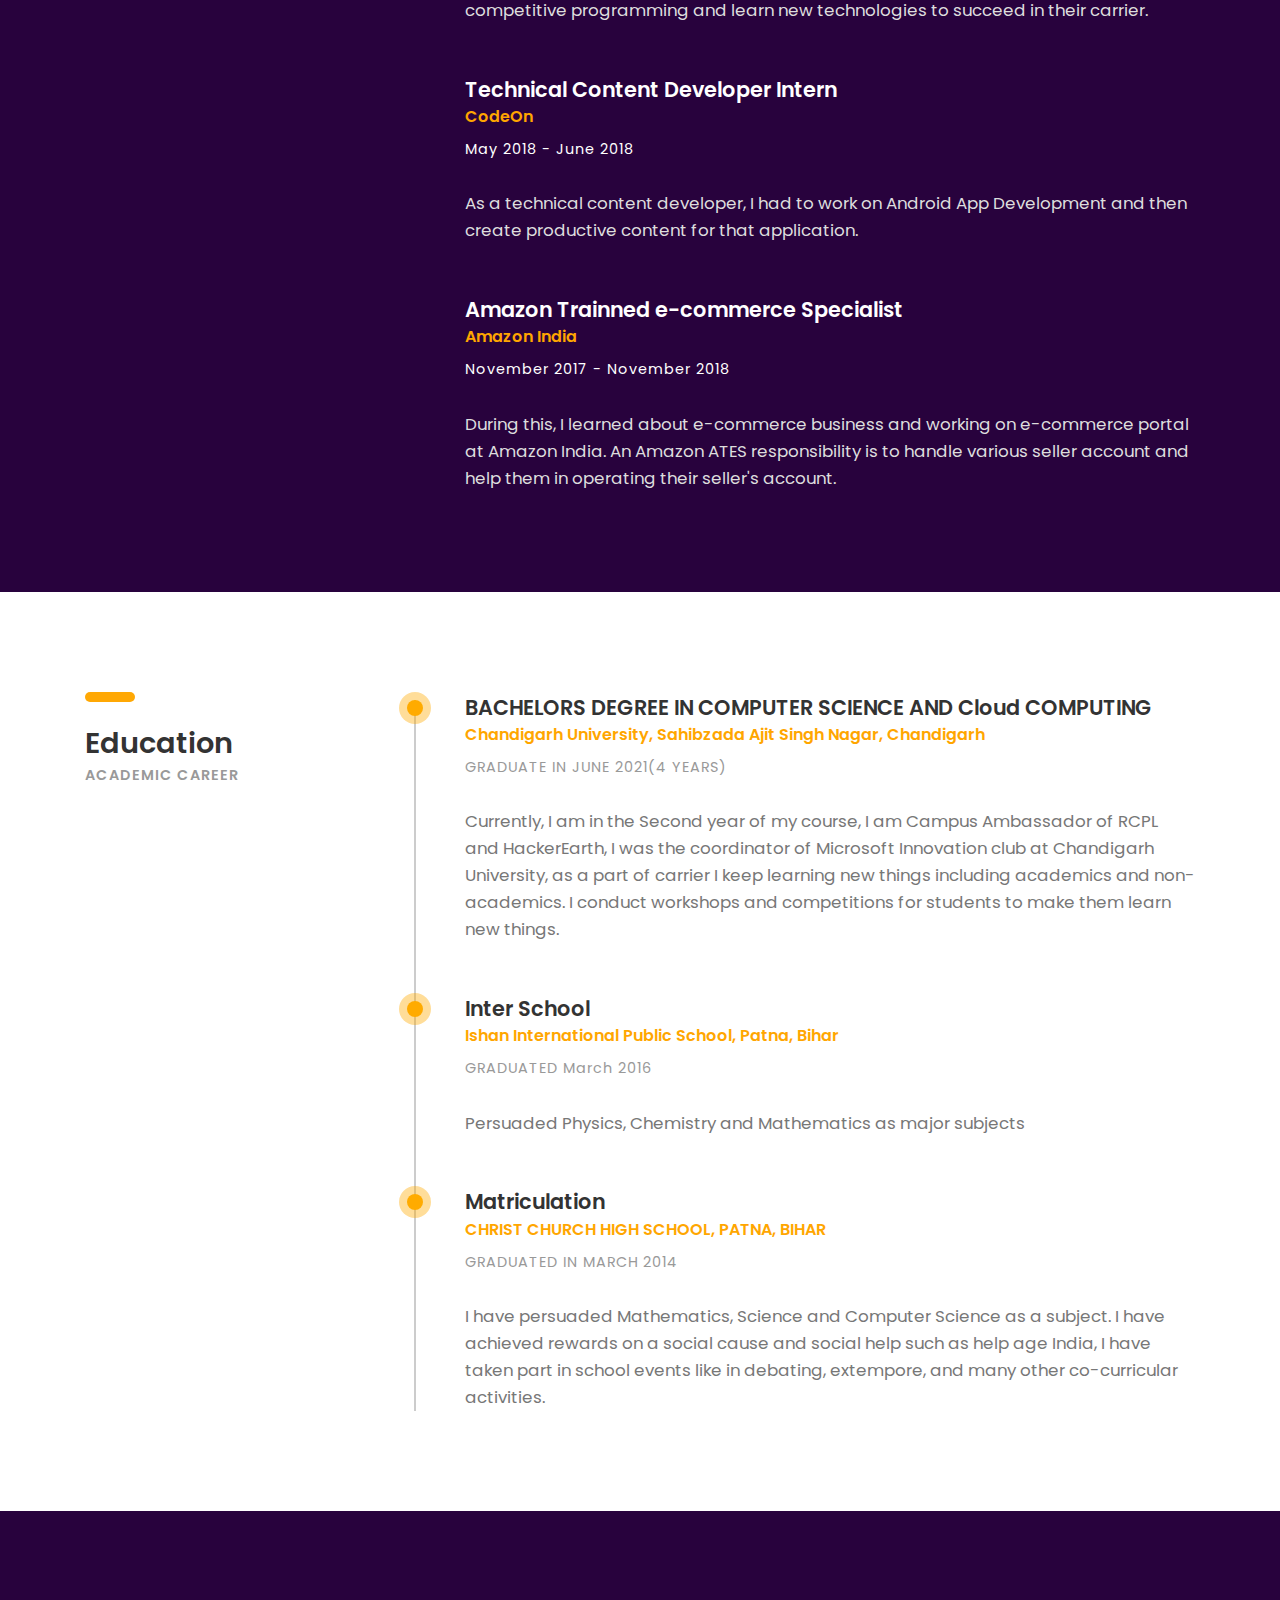
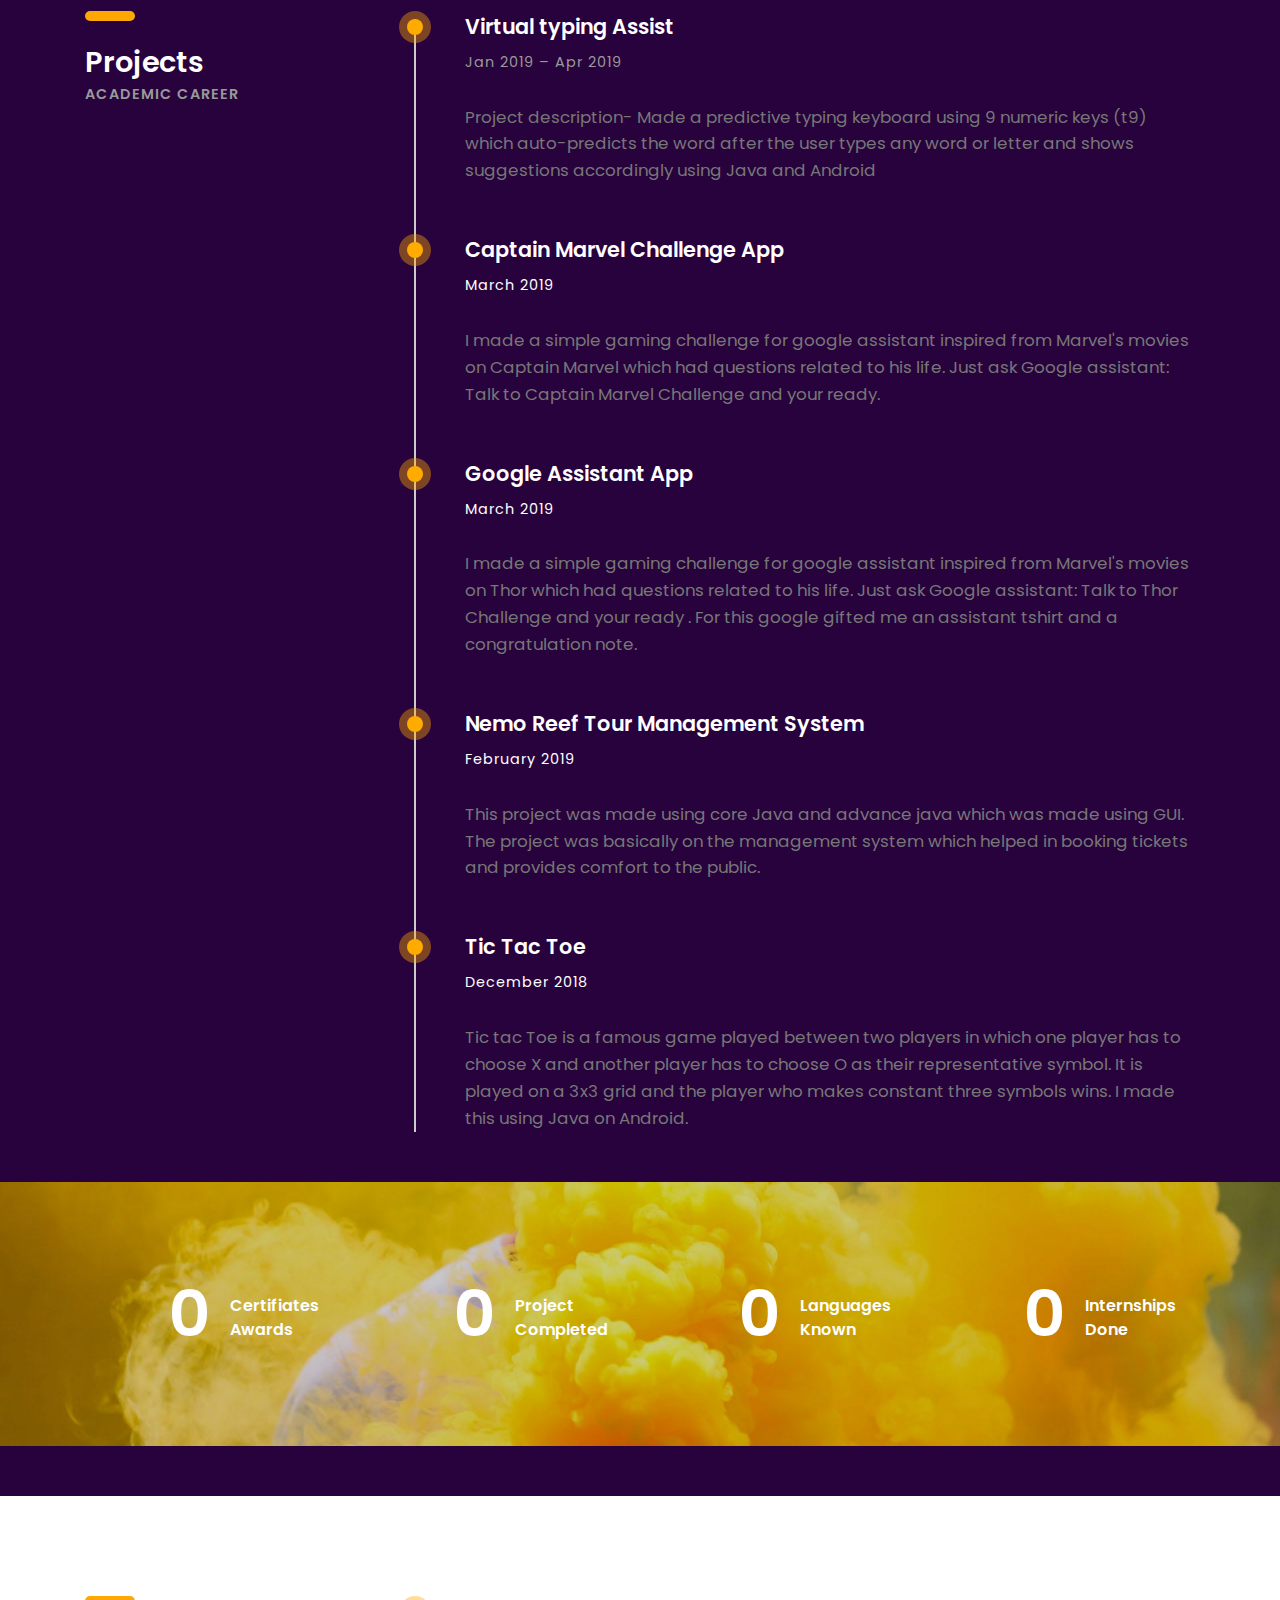
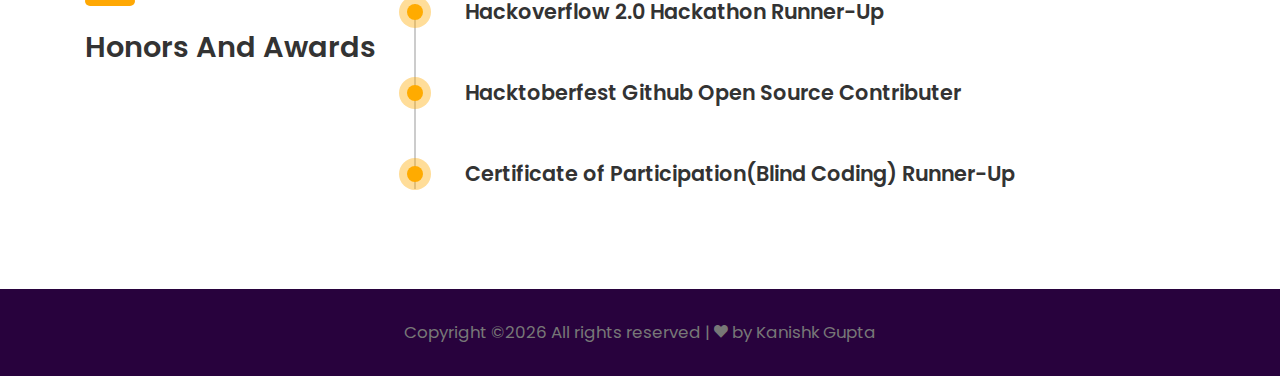
==== commit 849a62d2: "basic icon fixes and improve" ====
--- a/02-cv-boxed.html
+++ b/02-cv-boxed.html
@@ -285,6 +285,74 @@
 							<p class="margin-tb-30">Tic tac Toe is a famous game played between two players in which one player has to choose X and another player has to choose O as their representative symbol. It is played on a 3x3 grid and the player who makes constant three symbols wins.
 									I made this using Java on Android.</p>
 						</div><!-- education -->
+											
+						
+					</div><!-- education-wrapper -->
+				</div><!-- col-sm-8 -->
+			</div><!-- row -->
+		</div><!-- container -->
+	
+	
+	
+	<section class="counter-section" id="counter">
+		<div class="container">
+			<div class="row">
+			
+				<div class="col-sm-6 col-md-6 col-lg-3">
+					<div class="counter margin-b-30">
+						<h1 class="title"><b><span class="counter-value" data-duration="400" data-count="10">0</span></b></h1>
+						<h5 class="desc"><b>Certifiates Awards</b></h5>
+					</div><!-- counter -->
+				</div><!-- col-md-3-->
+				
+				<div class="col-sm-6 col-md-6 col-lg-3">
+					<div class="counter margin-b-30">
+						<h1 class="title"><b><span class="counter-value" data-duration="1400" data-count="5">0</span></b></h1>
+						<h5 class="desc"><b>Project Completed</b></h5>
+					</div><!-- counter -->
+				</div><!-- col-md-3-->
+				
+				<div class="col-sm-6 col-md-6 col-lg-3">
+					<div class="counter margin-b-30">
+						<h1 class="title"><b><span class="counter-value" data-duration="700" data-count="3">0</span></b></h1>
+						<h5 class="desc"><b>Languages Known</b></h5>
+					</div><!-- counter -->
+				</div><!-- col-md-3-->
+				
+				<div class="col-sm-6 col-md-6 col-lg-3">
+					<div class="counter margin-b-30">
+						<h1 class="title"><b><span class="counter-value" data-duration="2000" data-count="2">0</span></b></h1>
+						<h5 class="desc"><b>Internships Done</b></h5>
+					</div><!-- margin-b-30 -->
+				</div><!-- col-md-3-->
+				
+			</div><!-- row-->
+		</div><!-- container-->
+		</section><!-- counter-section-->
+	</section><!-- experience-section -->
+	
+	<section class="education-section section">
+		<div class="container">
+			<div class="row">
+				<div class="col-sm-4">
+					<div class="heading">
+						<h3><b>Honors And Awards</b></h3>
+											</div>
+				</div><!-- col-sm-4 -->
+				<div class="col-sm-8">
+					<div class="education-wrapper">
+						<div class="education margin-b-50">
+							<h4><b>Hackoverflow 2.0 Hackathon Runner-Up</b></h4>
+							
+						</div><!-- education -->
+						<div class="education margin-b-50">
+							<h4><b>Hacktoberfest Github Open Source Contributer</b></h4>
+							
+						</div><!-- education -->
+						<div class="education margin-b-50">
+							<h4><b>Certificate of Participation(Blind Coding) Runner-Up</b></h4>
+							
+						</div><!-- education -->
 						
 						
 					</div><!-- education-wrapper -->
@@ -293,21 +361,8 @@
 		</div><!-- container -->
 		
 	</section><!-- about-section -->
-	
-	<section class="counter-section" id="counter">
-		<div class="container">
-			<div class="row">
-			
-					<div class="education margin-b-50">
-							<h3><b>Honors and Awards</b></h3>
-							<h4><b>. Hackoverflow 2.0 Hackathon Runner-Up</b></h4>
-							<h4><b>. Hacktoberfest Github Open Source Contributer</b></h4>
-							<h4><b>. Certificate of Participation(Blind Coding) Runner-Up</b></h4>
-						
-				
-			</div><!-- row-->
-		</div><!-- container-->
-    </section><!-- counter-section-->
+		
+
 	
 	<footer>
 		<p class="copyright">
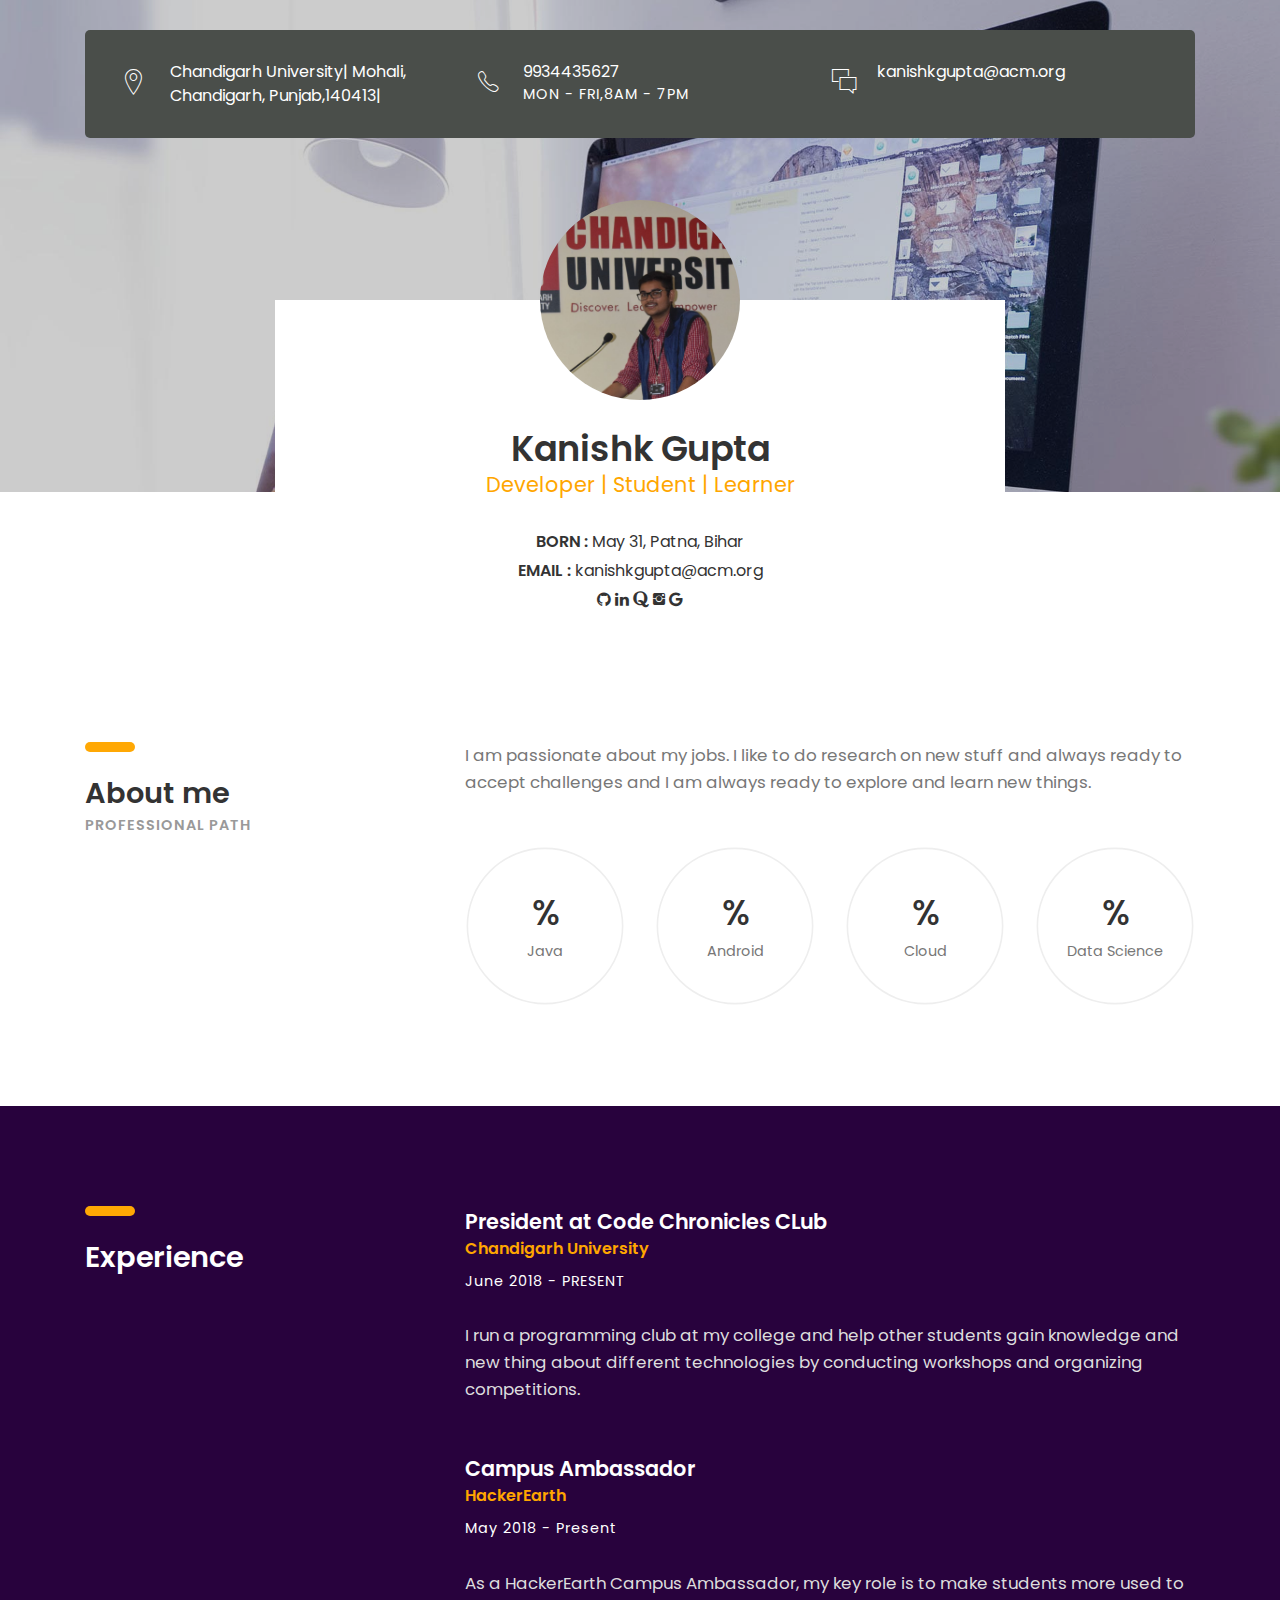
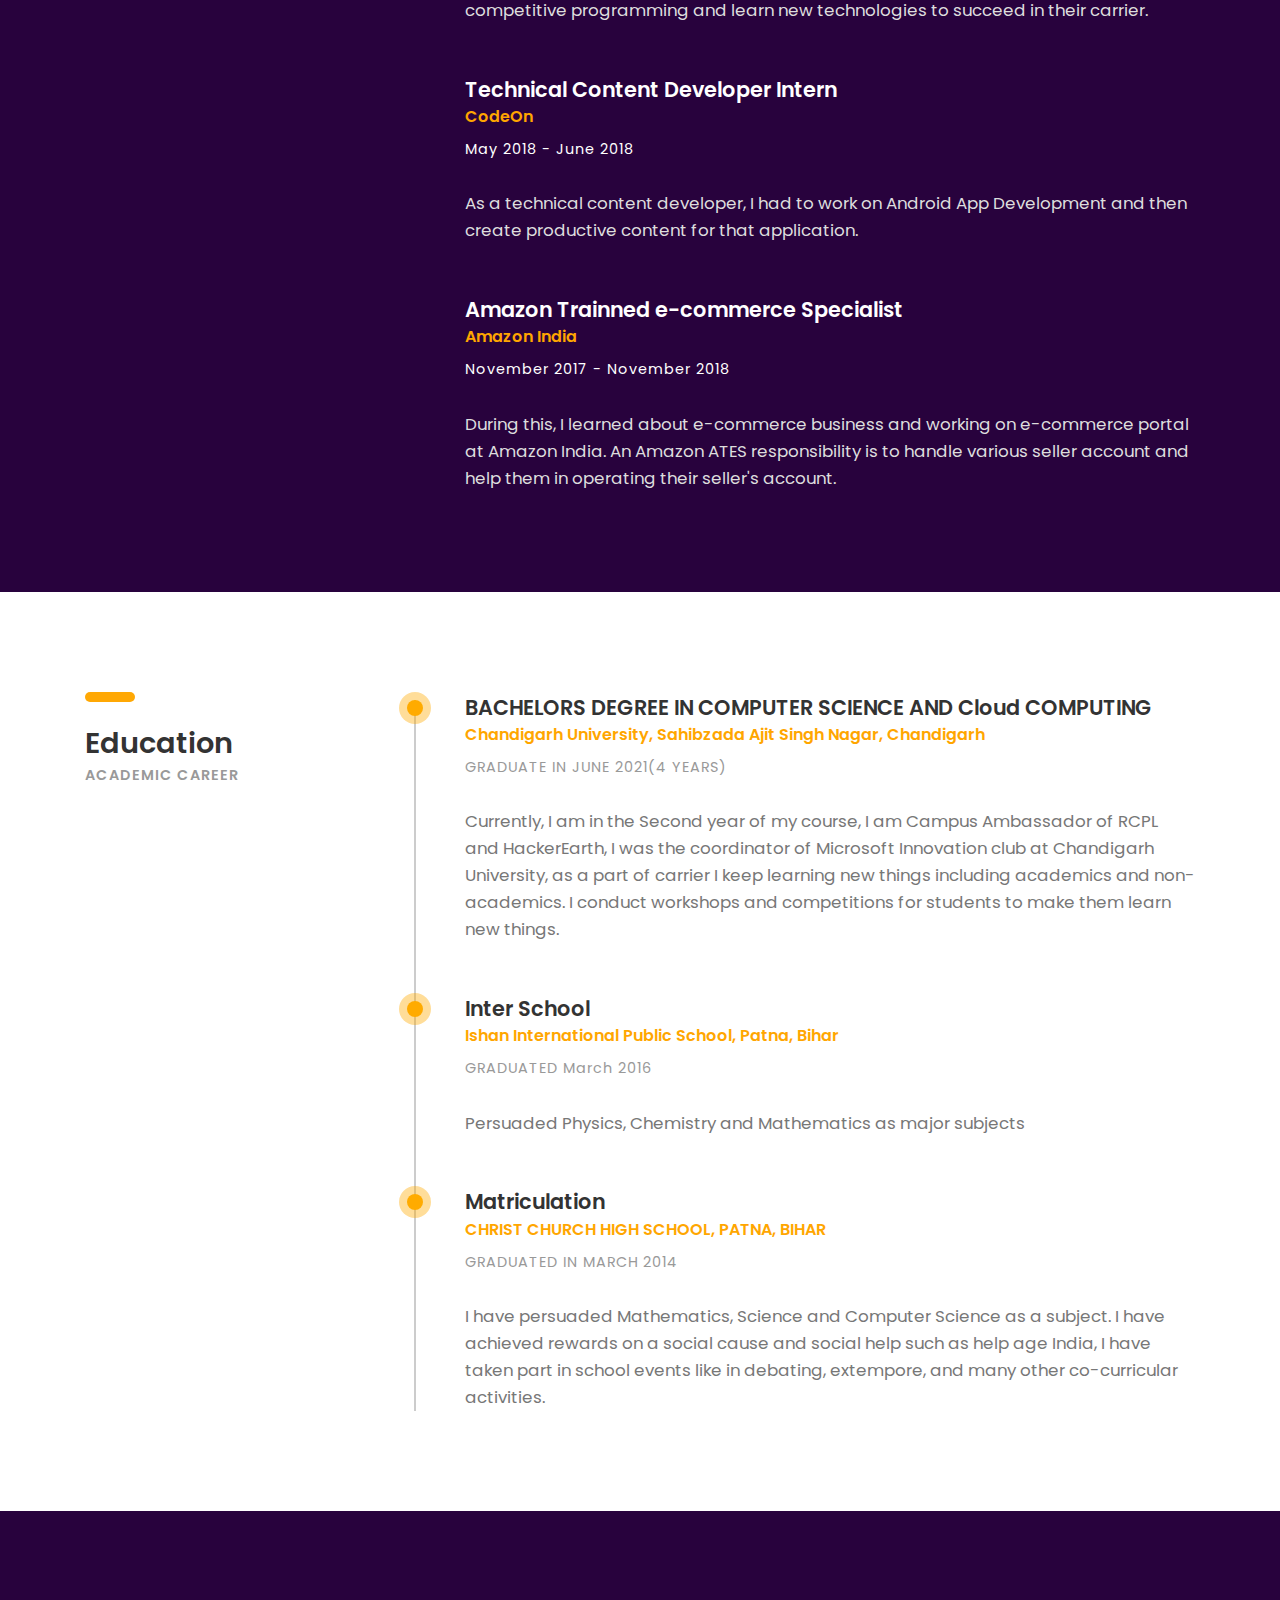
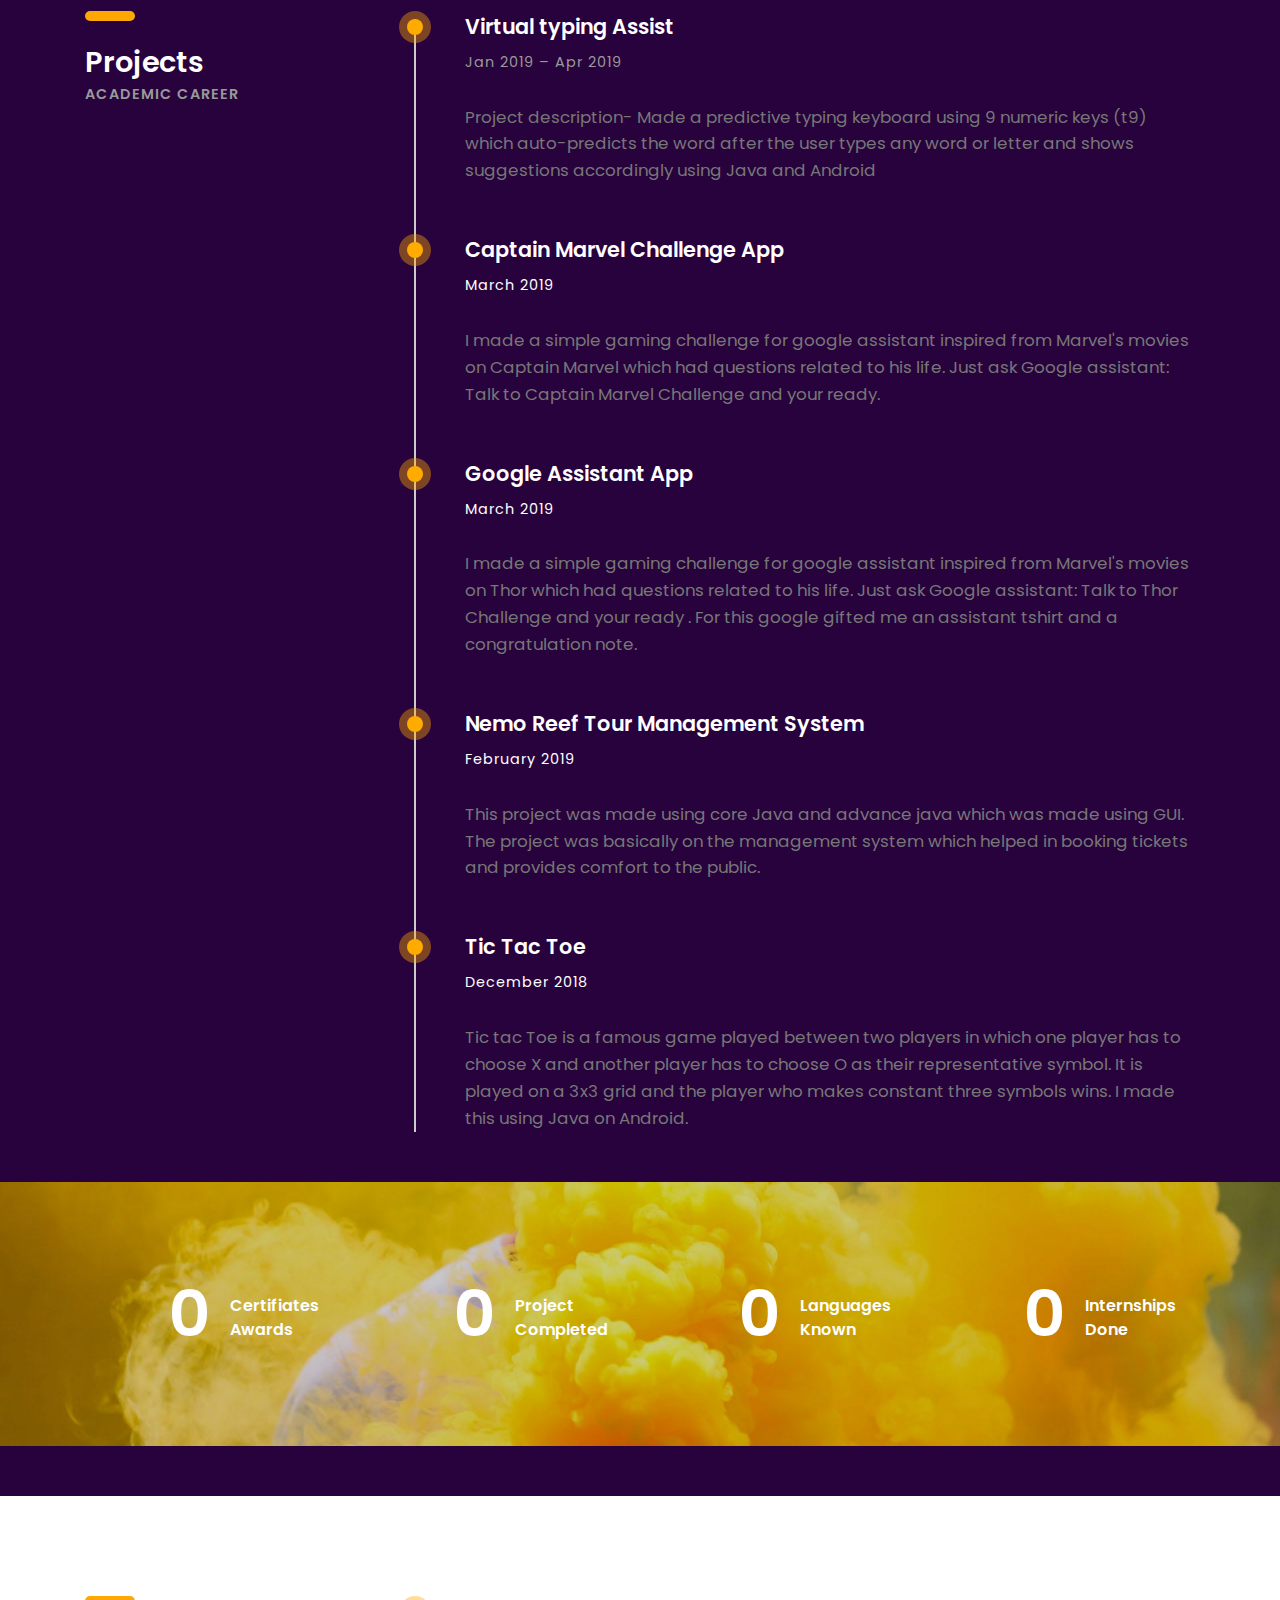
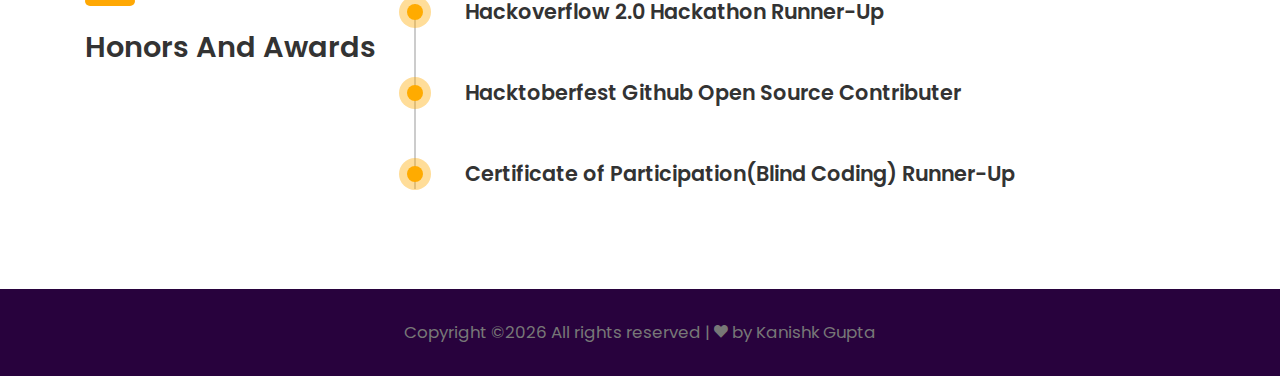
==== commit 8bd7c5c8: "Imprived ver 2" ====
--- a/02-cv-boxed.html
+++ b/02-cv-boxed.html
@@ -73,7 +73,7 @@
 						<h2><b>Kanishk Gupta</b></h2>
 						<h4 class="font-yellow">Developer | Student | Learner</h4>
 						<ul class="information margin-tb-30">
-							<li><b>BORN : </b>May 31, 1998</li>
+							<li><b>BORN : </b>May 31, Patna, Bihar</li>
 							<li><b>EMAIL : </b>kanishkgupta@acm.org</li>
 							
 						
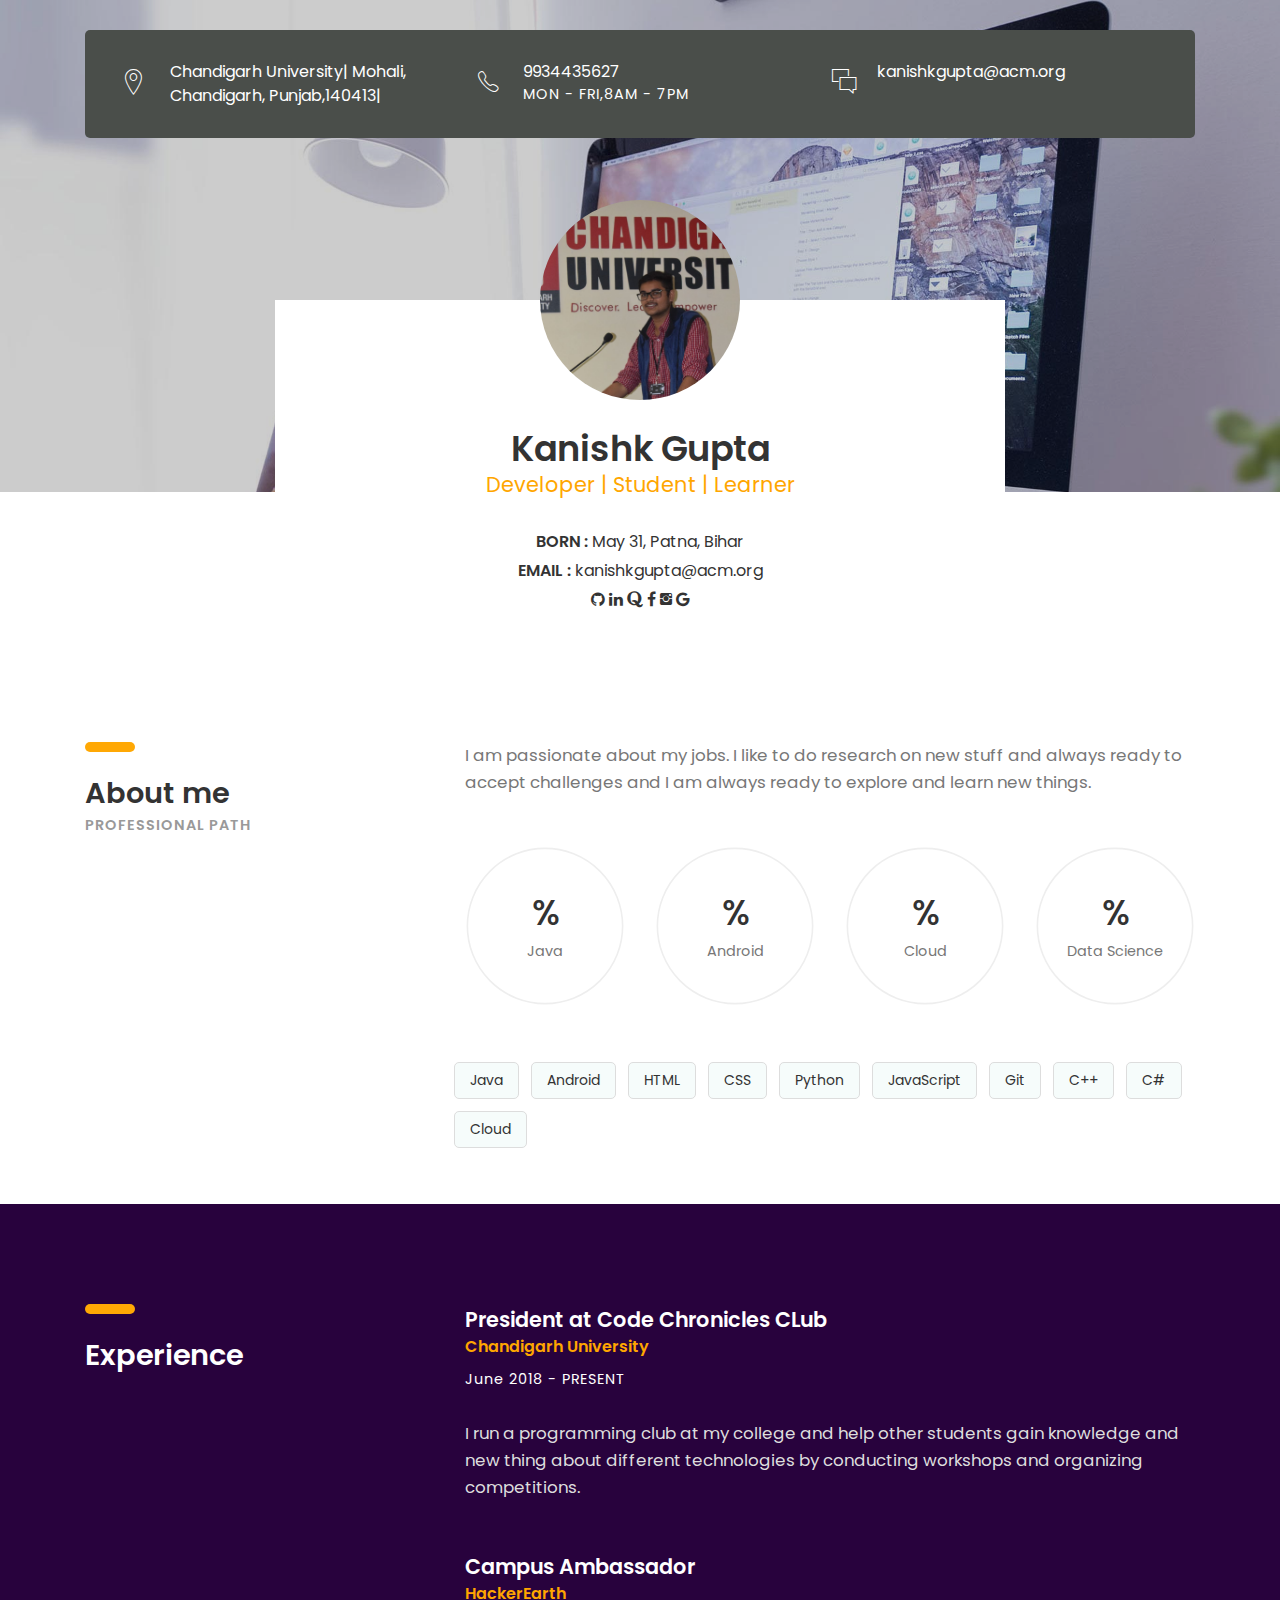
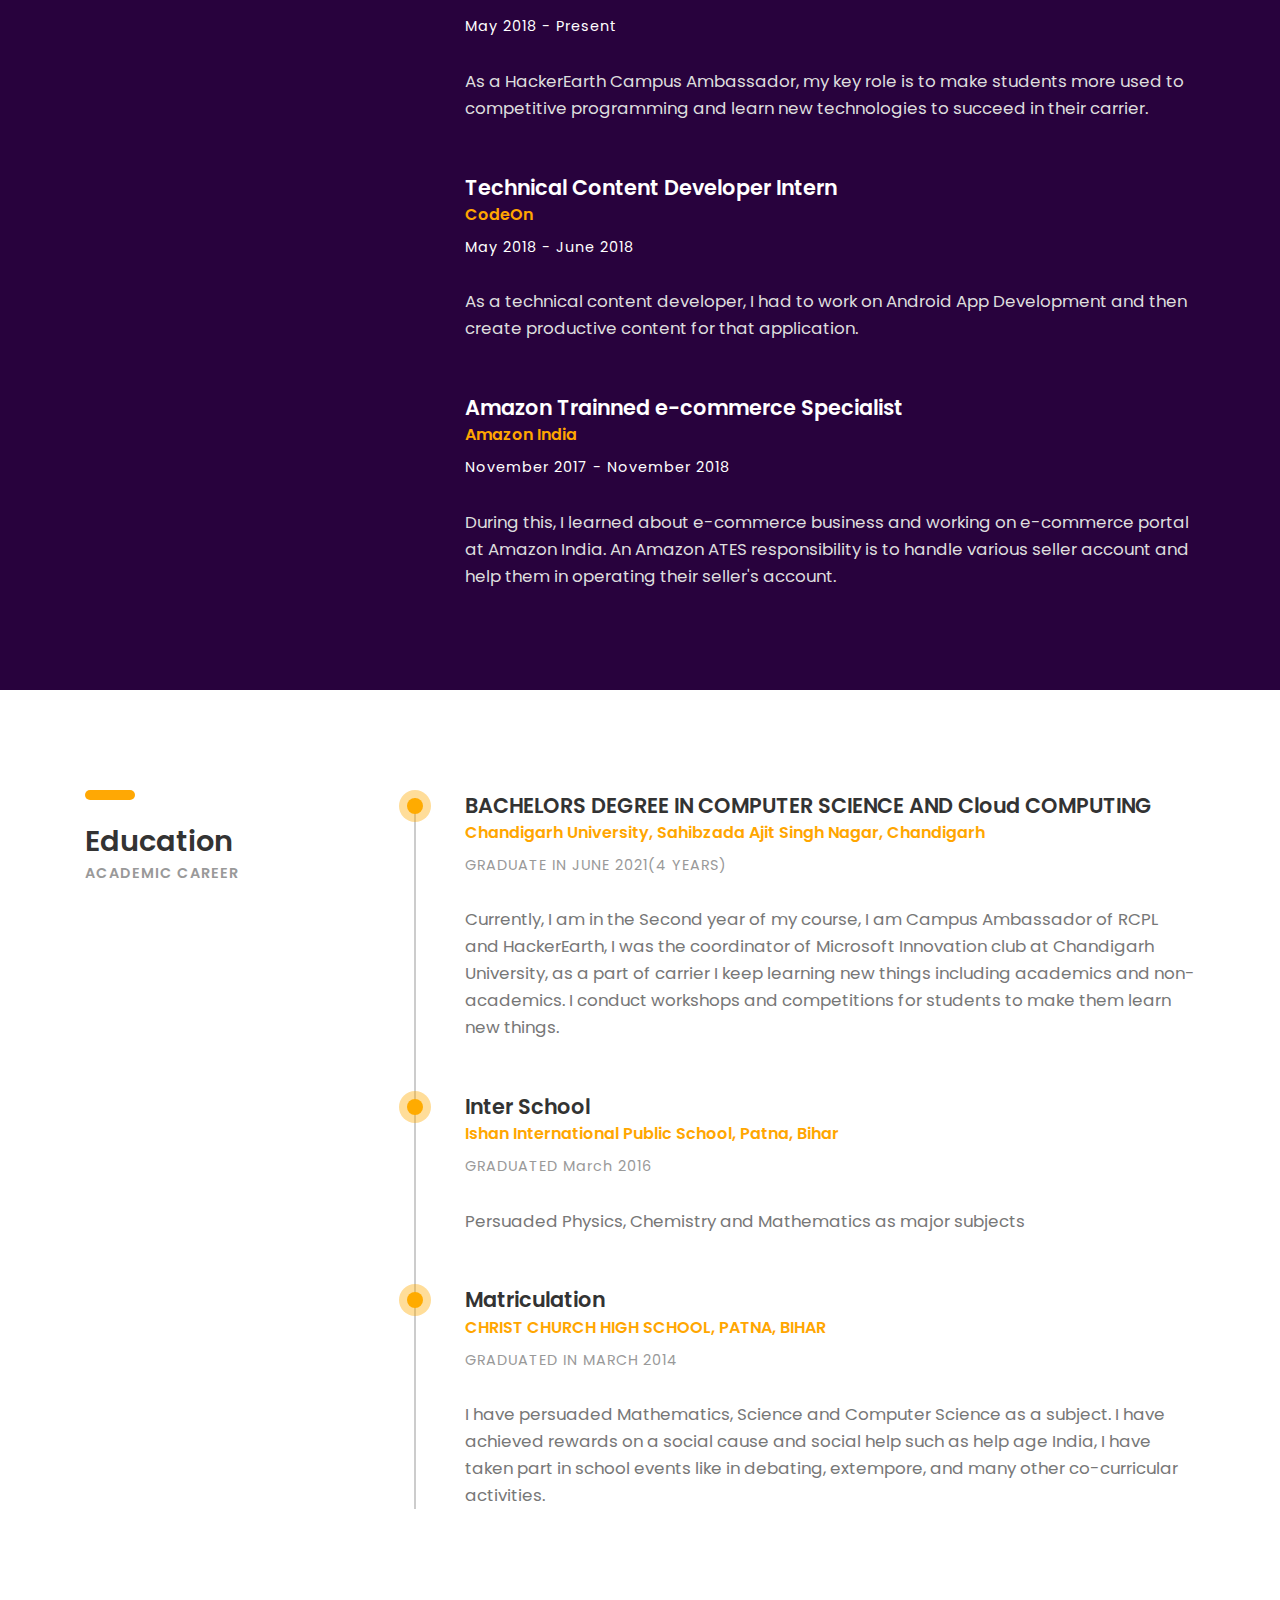
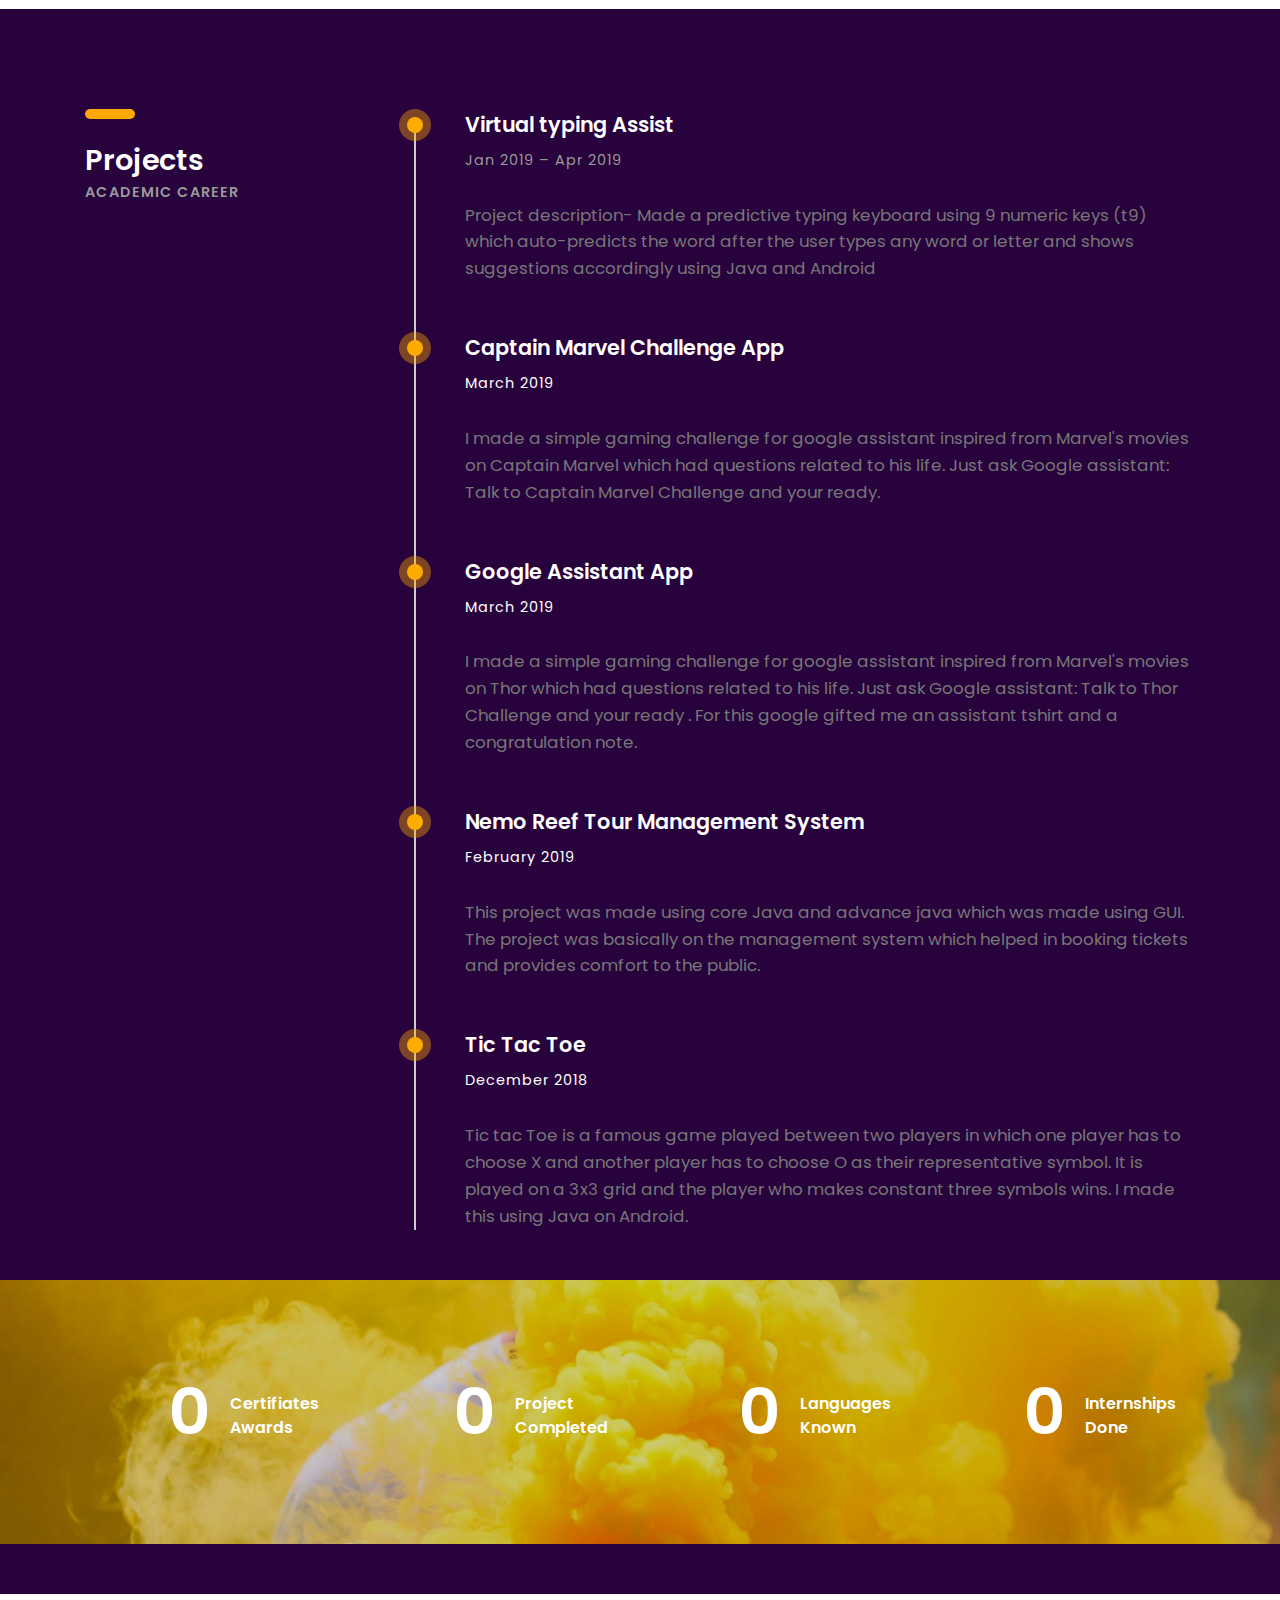
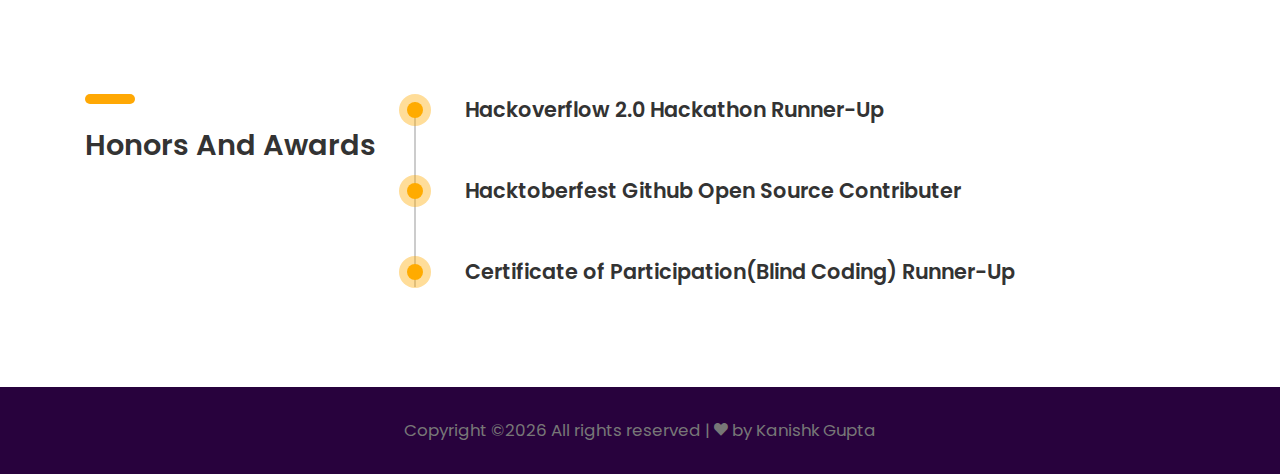
==== commit df2846ce: "added skills" ====
--- a/02-cv-boxed.html
+++ b/02-cv-boxed.html
@@ -27,6 +27,7 @@
 <body>
 	
 	<header>
+		
 		<div class="container">
 			<div class="heading-wrapper">
 				<div class="row">
@@ -60,6 +61,7 @@
 						</div><!-- info -->
 					</div><!-- col-sm-4 -->
 				</div><!-- row -->
+				
 			
 	</header>
 	
@@ -85,7 +87,8 @@
 	<a href="https://github.com/gkanishk" class="github"><i class="fa fa-github"></i></a>
 	<a href="https://www.linkedin.com/in/gkanishk" class="linkedin"><i class="fa fa-linkedin"></i></a> 
 	
-  <a href="https://www.quora.com/profile/Kanishk-Gupta-51" class="quora"><i class="fa fa-quora"></i></a> 
+	<a href="https://www.quora.com/profile/Kanishk-Gupta-51" class="quora"><i class="fa fa-quora"></i></a> 
+	<a href="https://www.facebook.com/kanishkgupta1998" class="facebook"><i class="fa fa-facebook"></i></a>
   
   <a href="https://instagram.com/__kanishk___" target="_blank"><i class="ion-social-instagram"></i></a>
   <a href="mailto:kanishkgupta1234@gmail.com" class="google"><i class="fa fa-google"></i></a> 
@@ -115,7 +118,7 @@
 					<div class="row">
 						<div class="col-sm-6 col-md-6 col-lg-3">
 							<div class="radial-prog-area margin-b-30">
-								<div class="radial-progress" data-prog-percent=".87">
+								<div class="radial-progress" data-prog-percent=".70">
 									<div></div>
 									<h6 class="progress-title">Java</h6>
 								</div>
@@ -124,7 +127,7 @@
 					
 						<div class="col-sm-6 col-md-6 col-lg-3">
 							<div class="radial-prog-area margin-b-30">
-								<div class="radial-progress" data-prog-percent=".70">
+								<div class="radial-progress" data-prog-percent=".65">
 									<div></div>
 									<h6 class="progress-title">Android</h6>
 								</div>
@@ -148,6 +151,18 @@
 								</div>
 							</div><!-- radial-prog-area-->
 						</div><!-- col-sm-6-->
+						<ul class="tag_list">
+							<li>Java</li>
+							<li>Android</li>
+							<li>HTML</li>
+							<li>CSS</li>
+							<li>Python</li>
+							<li>JavaScript</li>
+							<li>Git</li>
+							<li>C++</li>
+							<li>C#</li>
+							<li>Cloud</li>
+					</ul>
 					
 					</div><!-- row -->
 				</div><!-- col-sm-8 -->
--- a/01-cv-portfolio/css/styles.css
+++ b/01-cv-portfolio/css/styles.css
@@ -259,4 +259,19 @@
 --------------------------------- */
 
 .copyright{ text-align: center; padding: 30px 0; background: #28023D; }
-
+.tag_list > li {
+    background-color: rgba(30, 187, 163, 0.04);
+    border: 1px solid #ddd;
+    border-radius: 5px;
+    color: #333;
+    display: inline-block;
+    font-weight: normal;
+    margin: 6px 4px;
+    padding: 7px 15px;
+    text-transform: capitalize;
+    font-size: 14px;
+    -webkit-transition: all 0.3s;
+    transition: all 0.3s;
+    cursor: pointer;
+}
+
